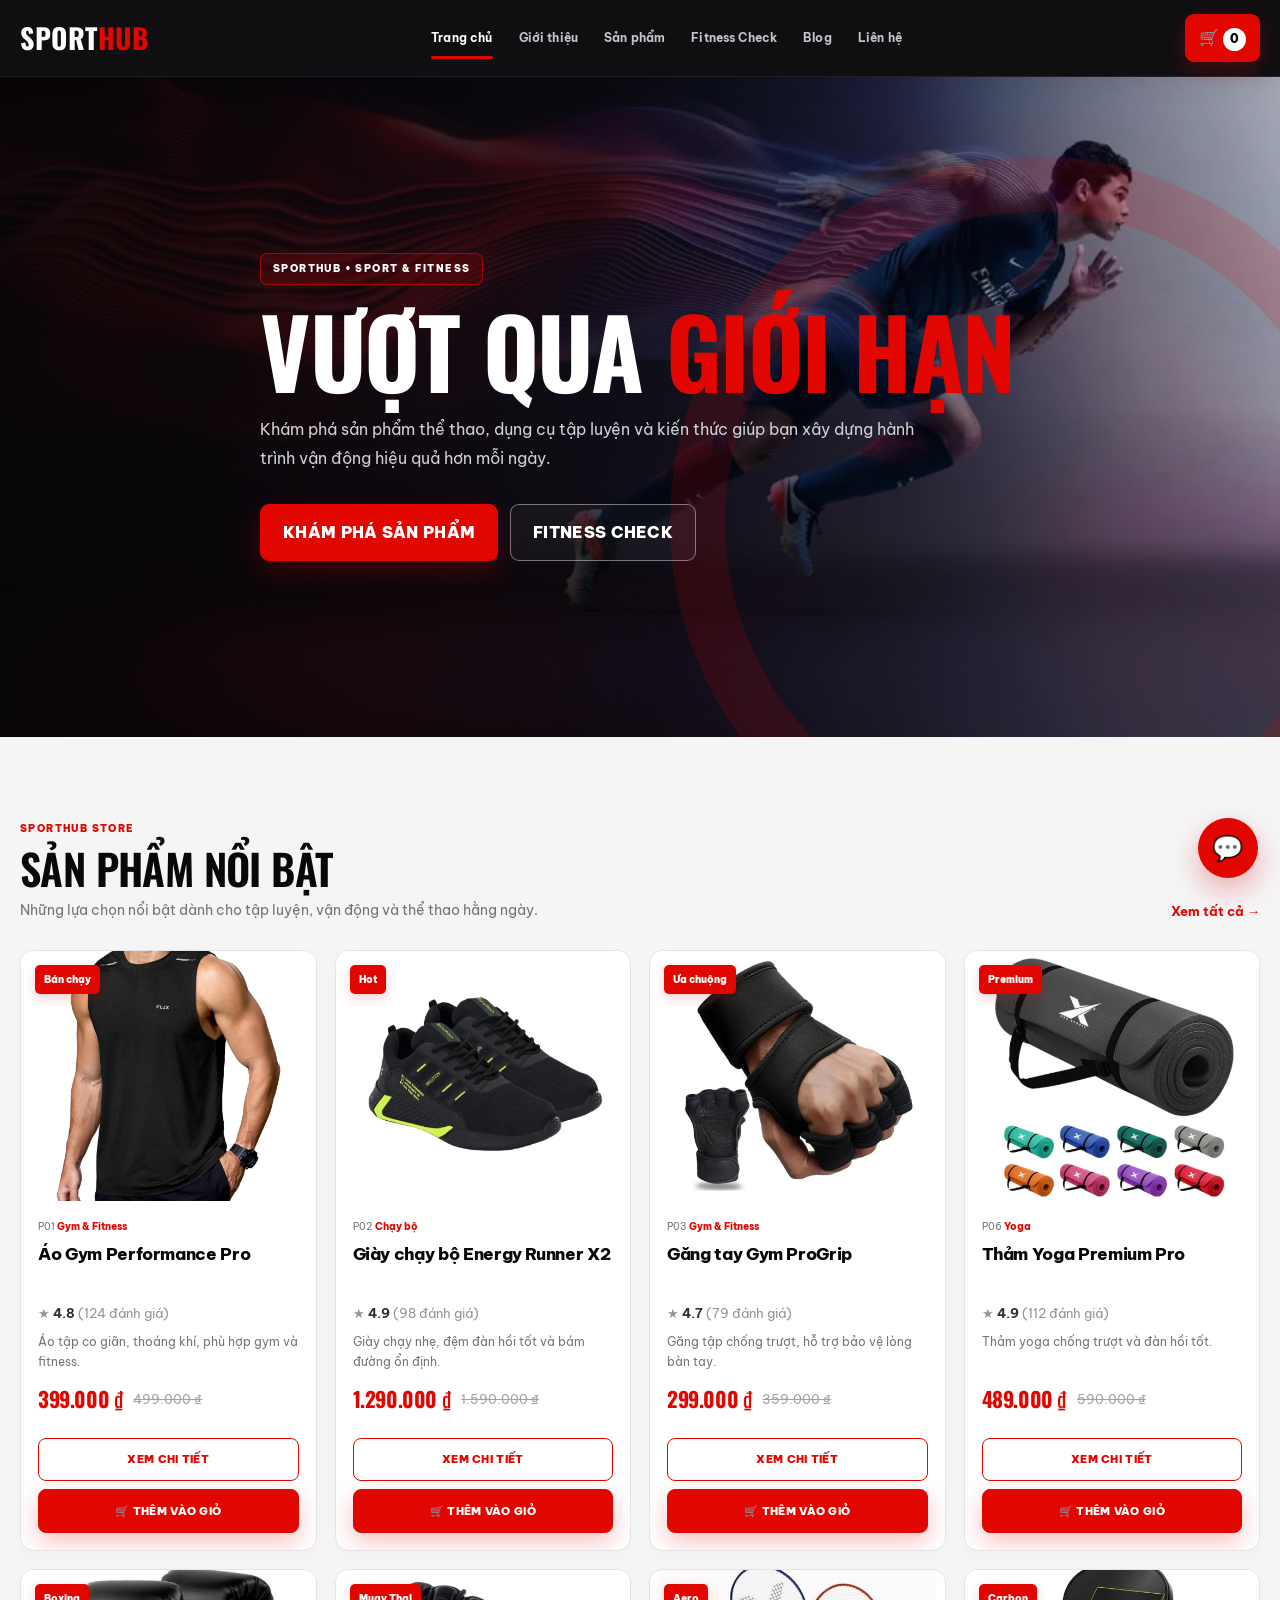
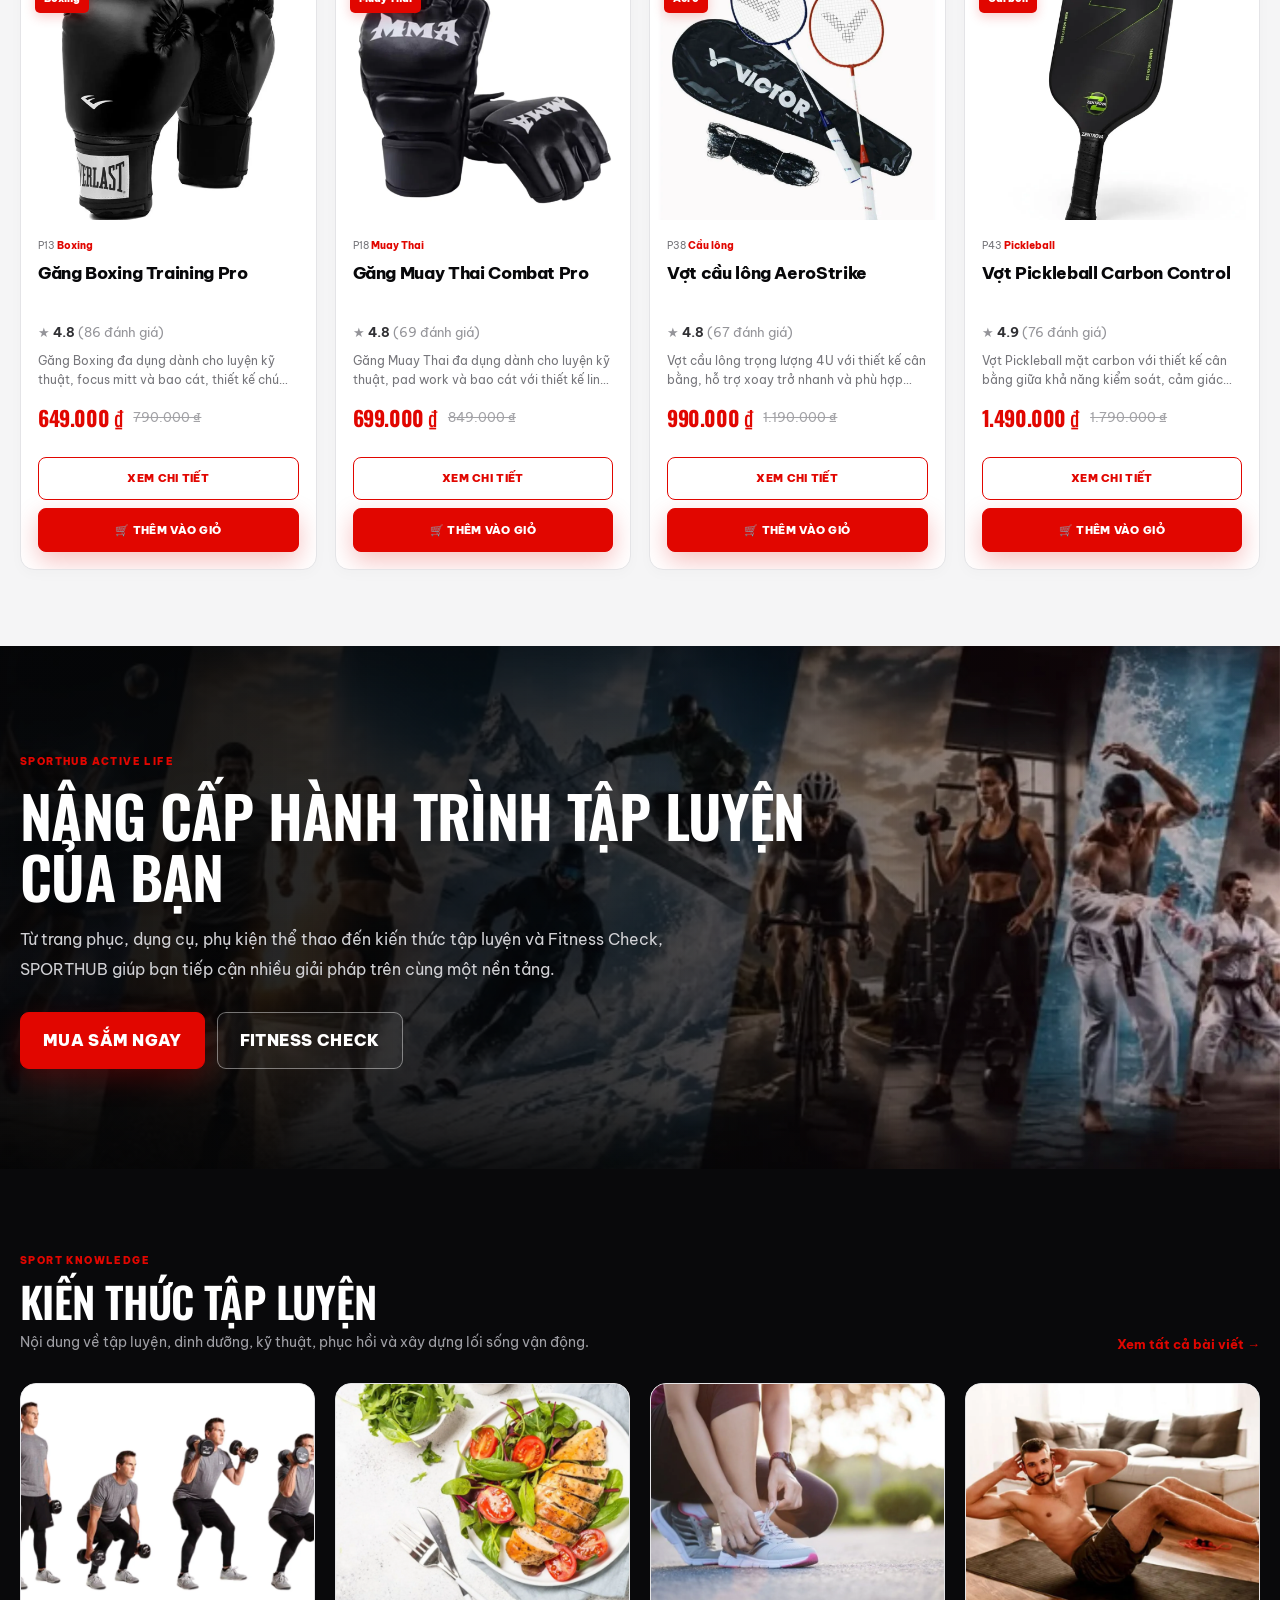
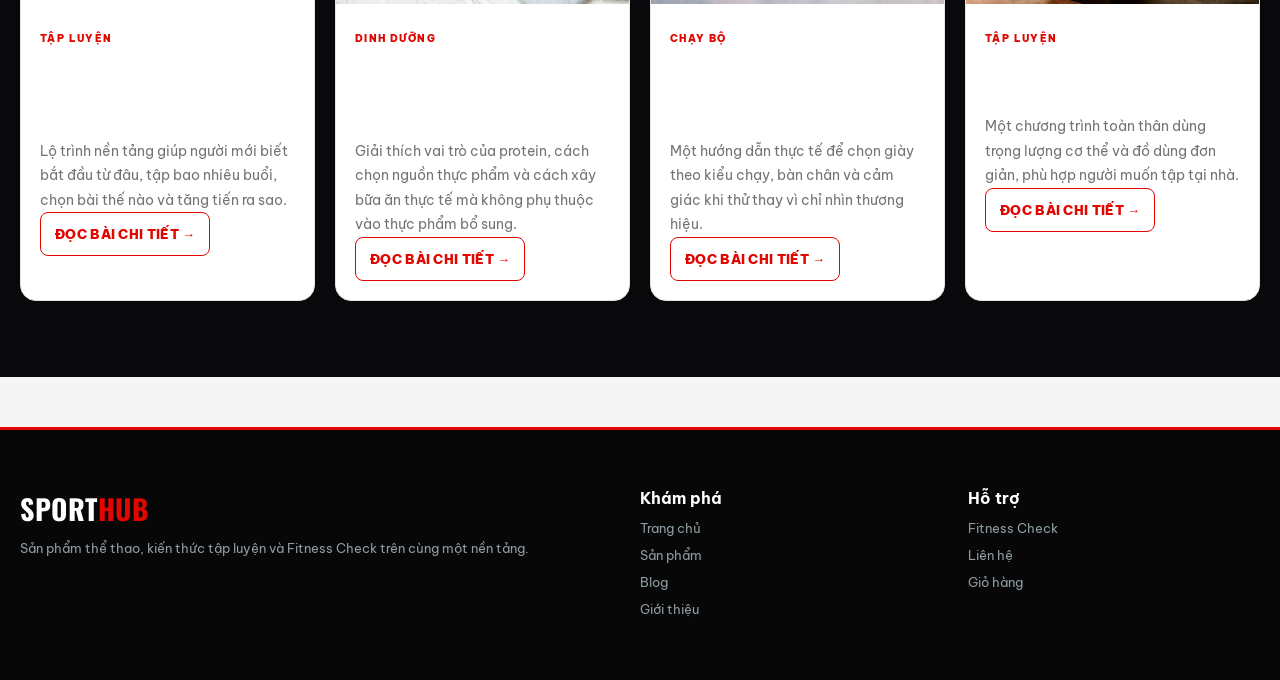
==== index.html @ 73634745 "sua loi" ====
<!doctype html>

<html lang="vi">

<head>

    <meta charset="utf-8">

    <meta
        name="viewport"
        content="width=device-width, initial-scale=1"
    >


    <!-- =====================================================
         GOOGLE SEARCH CONSOLE
    ====================================================== -->

    <meta
        name="google-site-verification"
        content="ejzQuNJxWpenuyamZGvbXbB_ZX-F6EZ36_ZMWkXm0cA"
    >


    <!-- =====================================================
         SEO
    ====================================================== -->

    <title>
        SPORTHUB | Cửa hàng thể thao & Fitness
    </title>


    <meta
        name="description"
        content="SPORTHUB cung cấp sản phẩm thể thao, dụng cụ tập luyện, kiến thức Fitness và công cụ Fitness Check dành cho nhiều môn thể thao."
    >


    <meta
        name="robots"
        content="index, follow"
    >


    <!-- =====================================================
         CSS
    ====================================================== -->

    <link
        rel="stylesheet"
        href="css/style.css?v=6.3"
    >


    <!-- =====================================================
         HOME FIX
    ====================================================== -->

    <style>

        /* =================================================
           HERO HOME
        ================================================= */

        .hero {

            min-height: 660px;

            display: flex;
            align-items: center;

            color: #fff;

            background:
                linear-gradient(
                    90deg,
                    rgba(5,5,6,.95) 0%,
                    rgba(5,5,6,.77) 45%,
                    rgba(5,5,6,.20) 100%
                ),
                url("images/banners/bn01-home-hero.webp")
                center / cover
                no-repeat !important;

        }


        .hero-content {

            position: relative;

            z-index: 2;

            max-width: 760px;

        }


        .hero-label {

            display: inline-block;

            padding: 8px 12px;

            color: #fff !important;

            background:
                rgba(225,6,0,.14) !important;

            border:
                1px solid
                rgba(225,6,0,.60) !important;

            border-radius: 7px;

            font-size: 11px;

            font-weight: 800;

            letter-spacing: 1px;

        }


        .hero h1 {

            margin: 18px 0;

            color: #fff !important;

            font-family:
                "Oswald",
                "Be Vietnam Pro",
                sans-serif;

            font-size:
                clamp(58px,8vw,96px);

            line-height: .94;

            font-weight: 700;

            text-transform: uppercase;

        }


        .hero h1 span {

            color: #e10600 !important;

        }


        .hero p {

            max-width: 660px;

            color: #d1d1d5 !important;

            font-size: 16px;

            line-height: 1.85;

        }



        /* =================================================
           PROMO
        ================================================= */

        .home-promo {

            padding: 100px 0;

            color: #fff;

            background:
                linear-gradient(
                    90deg,
                    rgba(5,5,6,.95) 0%,
                    rgba(5,5,6,.76) 50%,
                    rgba(90,0,0,.18) 100%
                ),
                url("images/banners/bn07-promotion.webp")
                center / cover
                no-repeat !important;

        }


        .home-promo h2 {

            max-width: 820px;

            margin: 12px 0 18px;

            color: #fff;

            font-family:
                "Oswald",
                "Be Vietnam Pro",
                sans-serif;

            font-size:
                clamp(38px,5vw,58px);

            line-height: 1.05;

        }


        .home-promo p {

            max-width: 680px;

            margin-bottom: 28px;

            color: #d1d1d5;

            font-size: 16px;

            line-height: 1.85;

        }



        /* =================================================
           HOME BLOG
        ================================================= */

        .home-blog-section {

            background:
                #09090b !important;

            color:
                #fff;

        }


        .home-blog-section
        .section-heading h2 {

            color:
                #fff !important;

        }


        .home-blog-section
        .section-heading p {

            color:
                #9f9fa5 !important;

        }



        /* =================================================
           MOBILE
        ================================================= */

        @media (max-width:650px) {

            .hero {

                min-height: 560px;

            }


            .hero h1 {

                font-size: 52px;

            }


            .home-promo {

                padding: 70px 0;

            }

        }

    </style>

</head>



<body>


<!-- =====================================================
     HEADER
===================================================== -->

<header class="header">

    <div class="container nav">


        <!-- LOGO -->

        <a
            class="logo"
            href="index.html"
            aria-label="SPORTHUB - Trang chủ"
        >

            SPORT<span>HUB</span>

        </a>



        <!-- NAV -->

        <nav>


            <a
                class="active"
                href="index.html"
            >
                Trang chủ
            </a>


            <a href="gioi-thieu/">
                Giới thiệu
            </a>


            <a href="shop.html">
                Sản phẩm
            </a>


            <a href="health-check.html">
                Fitness Check
            </a>


            <a href="blog.html">
                Blog
            </a>


            <a href="lien-he/">
                Liên hệ
            </a>


        </nav>



        <!-- CART -->

        <a
            class="cart-link"
            href="cart.html"
            aria-label="Mở giỏ hàng"
        >

            🛒

            <span class="cart-count">
                0
            </span>

        </a>


    </div>

</header>



<!-- =====================================================
     HERO
     bn01-home-hero.webp
===================================================== -->

<section class="hero">

    <div class="container hero-content">


        <span class="hero-label">

            SPORTHUB • SPORT & FITNESS

        </span>


        <h1>

            VƯỢT QUA

            <span>
                GIỚI HẠN
            </span>

        </h1>


        <p>

            Khám phá sản phẩm thể thao,
            dụng cụ tập luyện và kiến thức
            giúp bạn xây dựng hành trình vận động
            hiệu quả hơn mỗi ngày.

        </p>


        <div class="hero-actions">


            <a
                class="btn-primary"
                href="shop.html"
            >

                KHÁM PHÁ SẢN PHẨM

            </a>


            <a
                class="btn-secondary"
                href="health-check.html"
            >

                FITNESS CHECK

            </a>


        </div>


    </div>

</section>



<!-- =====================================================
     FEATURED PRODUCTS
===================================================== -->

<section class="section">

    <div class="container">


        <div class="section-heading">


            <div>


                <span class="eyebrow">

                    SPORTHUB STORE

                </span>


                <h2>

                    SẢN PHẨM NỔI BẬT

                </h2>


                <p>

                    Những lựa chọn nổi bật dành cho
                    tập luyện, vận động và thể thao
                    hằng ngày.

                </p>


            </div>


            <a href="shop.html">

                <b>
                    Xem tất cả →
                </b>

            </a>


        </div>



        <!--
            home.js tự render sản phẩm
        -->

        <div
            id="featuredProducts"
            class="product-grid"
        >
        </div>


    </div>

</section>



<!-- =====================================================
     PROMOTION
     bn07-promotion.webp
===================================================== -->

<section class="home-promo">

    <div class="container">


        <span class="eyebrow">

            SPORTHUB ACTIVE LIFE

        </span>


        <h2>

            NÂNG CẤP HÀNH TRÌNH
            TẬP LUYỆN CỦA BẠN

        </h2>


        <p>

            Từ trang phục, dụng cụ,
            phụ kiện thể thao đến kiến thức
            tập luyện và Fitness Check,
            SPORTHUB giúp bạn tiếp cận
            nhiều giải pháp trên cùng một nền tảng.

        </p>


        <div
            style="
                display:flex;
                gap:12px;
                flex-wrap:wrap;
            "
        >


            <a
                class="btn-primary"
                href="shop.html"
            >

                MUA SẮM NGAY

            </a>


            <a
                class="btn-secondary"
                href="health-check.html"
            >

                FITNESS CHECK

            </a>


        </div>


    </div>

</section>



<!-- =====================================================
     BLOG
===================================================== -->

<section class="section home-blog-section">

    <div class="container">


        <div class="section-heading">


            <div>


                <span class="eyebrow">

                    SPORT KNOWLEDGE

                </span>


                <h2>

                    KIẾN THỨC TẬP LUYỆN

                </h2>


                <p>

                    Nội dung về tập luyện,
                    dinh dưỡng, kỹ thuật,
                    phục hồi và xây dựng
                    lối sống vận động.

                </p>


            </div>


            <a href="blog.html">

                <b>
                    Xem tất cả bài viết →
                </b>

            </a>


        </div>



        <!--
            home.js tự render blog
        -->

        <div
            id="homeBlogs"
            class="blog-grid"
        >
        </div>


    </div>

</section>



<!-- =====================================================
     FOOTER
===================================================== -->

<footer>

    <div class="container footer-grid">


        <!-- BRAND -->

        <div>


            <div class="logo">

                SPORT<span>HUB</span>

            </div>


            <p>

                Sản phẩm thể thao,
                kiến thức tập luyện
                và Fitness Check
                trên cùng một nền tảng.

            </p>


        </div>



        <!-- EXPLORE -->

        <div>


            <b>
                Khám phá
            </b>


            <a href="index.html">
                Trang chủ
            </a>


            <a href="shop.html">
                Sản phẩm
            </a>


            <a href="blog.html">
                Blog
            </a>


            <a href="gioi-thieu/">
                Giới thiệu
            </a>


        </div>



        <!-- SUPPORT -->

        <div>


            <b>
                Hỗ trợ
            </b>


            <a href="health-check.html">
                Fitness Check
            </a>


            <a href="lien-he/">
                Liên hệ
            </a>


            <a href="cart.html">
                Giỏ hàng
            </a>


        </div>


    </div>

</footer>



<!-- =====================================================
     CHAT BUTTON
===================================================== -->

<button
    class="chat-toggle"
    type="button"
    onclick="toggleChat()"
    aria-label="Mở trợ lý SPORTHUB"
>

    💬

</button>



<!-- =====================================================
     CHATBOX
===================================================== -->

<div
    id="chatbox"
    class="chatbox"
>


    <div class="chat-head">


        <b>
            SPORTHUB Assistant
        </b>


        <button
            type="button"
            onclick="toggleChat()"
            aria-label="Đóng cửa sổ hỗ trợ"
        >

            ×

        </button>


    </div>



    <div
        id="chatMessages"
        class="chat-messages"
    >


        <div class="msg bot">

            Xin chào!
            Bạn có thể hỏi mình về sản phẩm,
            tập luyện hoặc Fitness Check.

        </div>


    </div>



    <div class="chat-input">


        <input
            id="chatInput"
            type="text"
            placeholder="Nhập câu hỏi..."
            autocomplete="off"
            onkeydown="chatKey(event)"
        >


        <button
            type="button"
            onclick="sendChat()"
            aria-label="Gửi câu hỏi"
        >

            ➤

        </button>


    </div>


</div>



<!-- =====================================================
     JAVASCRIPT
===================================================== -->

<script src="js/image-factory.js?v=6.3"></script>

<script src="js/data.js?v=6.3"></script>

<script src="js/catalog-data.js?v=6.3"></script>

<script src="js/main.js?v=6.3"></script>

<script src="js/home.js?v=6.3"></script>

<script src="js/chatbot.js?v=6.3"></script>


</body>

</html>
---- css/style.css ----
@import url('https://fonts.googleapis.com/css2?family=Be+Vietnam+Pro:wght@400;500;600;700;800;900&family=Oswald:wght@500;600;700&display=swap');
*{box-sizing:border-box;margin:0;padding:0} :root{--lime:#c8ff00;--lime2:#97c500;--ink:#061016;--ink2:#0d1b22;--paper:#f4f6f7;--white:#fff;--muted:#68767d;--line:#dfe5e8;--red:#ef4444;--amber:#f59e0b} html{scroll-behavior:smooth} body{font-family:Inter,Arial,Helvetica,sans-serif;background:var(--paper);color:#10161a;line-height:1.55} a{text-decoration:none;color:inherit} img{max-width:100%;display:block} button,input,select,textarea{font:inherit} button{cursor:pointer}.container{width:min(1380px,calc(100% - 40px));margin:auto}.header{position:sticky;top:0;z-index:1000;background:rgba(6,16,22,.96);backdrop-filter:blur(14px);border-bottom:1px solid rgba(255,255,255,.06)}.nav{min-height:74px;display:flex;align-items:center;justify-content:space-between;gap:28px}.logo{font-size:27px;font-weight:950;color:#fff;letter-spacing:-1.5px}.logo span{color:var(--lime)}nav{display:flex;gap:26px;align-items:center}nav a{color:#bdc8cd;font-size:14px}nav a:hover,nav a.active{color:var(--lime)}.cart-link{background:var(--lime);padding:10px 14px;border-radius:9px;font-weight:850}.cart-count{display:inline-grid;place-items:center;width:23px;height:23px;background:var(--ink);color:#fff;border-radius:50%;font-size:12px}.hero{min-height:680px;background:radial-gradient(circle at 78% 30%,rgba(200,255,0,.18),transparent 23%),linear-gradient(120deg,#061016 0%,#0e2027 58%,#07141a 100%);color:#fff;display:flex;align-items:center;overflow:hidden;position:relative}.hero:after{content:'';position:absolute;right:-120px;top:80px;width:620px;height:620px;border:55px solid rgba(200,255,0,.08);border-radius:50%}.hero-content{padding:90px 0;position:relative;z-index:1}.eyebrow,.hero-label{font-size:12px;font-weight:900;letter-spacing:1.6px;color:var(--lime2)}.hero-label{display:inline-block;color:var(--lime);padding:9px 14px;border:1px solid rgba(200,255,0,.32);border-radius:99px;background:rgba(200,255,0,.07)}.hero h1{font-size:clamp(58px,8vw,110px);line-height:.91;letter-spacing:-5px;max-width:850px;margin:24px 0}.hero h1 span{color:var(--lime)}.hero p{max-width:690px;color:#bdc8cd;font-size:18px;line-height:1.8}.hero-actions{display:flex;gap:12px;margin-top:30px}.btn-primary,.btn-secondary,.btn-dark{display:inline-flex;align-items:center;justify-content:center;border-radius:9px;padding:14px 22px;font-weight:900;border:0}.btn-primary{background:var(--lime);color:var(--ink)}.btn-primary:hover{background:#d6ff42}.btn-secondary{color:#fff;border:1px solid rgba(255,255,255,.28)}.btn-dark{background:var(--ink);color:#fff}.section{padding:80px 0}.section-heading{display:flex;align-items:end;justify-content:space-between;gap:20px;margin-bottom:30px}.section-heading h2{font-size:38px;line-height:1.1;margin:6px 0}.section-heading p{color:var(--muted)}.advantage-grid{display:grid;grid-template-columns:repeat(4,1fr);background:#fff;border:1px solid var(--line);border-radius:16px;margin-top:-34px;position:relative;z-index:2;overflow:hidden}.advantage{padding:24px;display:flex;gap:13px;border-right:1px solid var(--line)}.advantage:last-child{border-right:0}.advantage-icon{width:44px;height:44px;display:grid;place-items:center;background:var(--lime);border-radius:10px;font-weight:900}.advantage span{display:block;color:var(--muted);font-size:12px;margin-top:4px}.product-grid,.blog-grid{display:grid;grid-template-columns:repeat(4,1fr);gap:20px}.product-card,.blog-card{background:#fff;border:1px solid var(--line);border-radius:16px;overflow:hidden;transition:.25s}.product-card:hover,.blog-card:hover{transform:translateY(-6px);box-shadow:0 18px 45px rgba(0,0,0,.08)}.product-image{height:260px;position:relative;background:#0b1920;overflow:hidden}.product-image img,.blog-card img{width:100%;height:100%;object-fit:cover}.product-badge{position:absolute;left:14px;top:14px;background:var(--lime);padding:6px 9px;border-radius:6px;font-size:11px;font-weight:900}.product-info,.blog-content{padding:19px}.product-category,.blog-category{font-size:11px;font-weight:900;color:#668600;text-transform:uppercase}.product-info h3,.blog-content h3,.blog-content h2{font-size:18px;line-height:1.4;margin:8px 0}.product-info p,.blog-content p{color:var(--muted);font-size:13px;line-height:1.65}.rating{color:var(--amber);font-size:13px;margin:8px 0}.rating span{color:#87939a}.price{display:flex;align-items:center;gap:9px;margin:15px 0}.price strong{font-size:20px;color:var(--red)}.price del{font-size:13px;color:#9ba4a9}.product-btn,.read-more{display:block;text-align:center;background:var(--ink);color:#fff;padding:11px;border-radius:8px;font-size:13px;font-weight:800}.read-more{display:inline-block;padding:10px 14px}.product-btn:hover,.read-more:hover{background:var(--lime);color:var(--ink)}.page-hero{padding:95px 0;background:linear-gradient(135deg,#061016,#10252d);color:#fff}.page-hero h1{font-size:58px;margin:8px 0}.page-hero p{color:#afbdc3;max-width:700px}.toolbar{display:grid;grid-template-columns:2fr 1fr 1fr;gap:12px;margin-bottom:26px}.toolbar input,.toolbar select,.field input,.field select,.field textarea,.detail-info select{width:100%;padding:13px 14px;border:1px solid var(--line);border-radius:9px;background:#fff;outline:none}.detail-layout{display:grid;grid-template-columns:1.1fr .9fr;gap:50px}.detail-media img{width:100%;height:610px;object-fit:cover;border-radius:20px}.detail-info h1{font-size:44px;line-height:1.08;margin:12px 0}.detail-price{font-size:30px;font-weight:900;color:var(--red);margin:18px 0}.detail-price del{font-size:15px;color:#98a2a7;margin-left:8px}.detail-desc{white-space:pre-line;color:var(--muted);line-height:1.8}.qty{display:flex;align-items:center;gap:12px;margin:16px 0}.qty button{width:38px;height:38px;border:0;border-radius:7px;background:#e7ecee}.policy{margin-top:25px;padding:18px;background:#fff;border:1px solid var(--line);border-radius:11px}.policy div{padding:6px 0}.cart-layout,.checkout-layout{display:grid;grid-template-columns:1.35fr .65fr;gap:30px}.cart-item{display:grid;grid-template-columns:95px 1fr auto auto 36px;align-items:center;gap:16px;background:#fff;border-bottom:1px solid var(--line);padding:18px}.cart-item img{width:95px;height:75px;object-fit:cover;border-radius:9px}.cart-summary,.checkout-summary,.checkout-form{background:#fff;border:1px solid var(--line);border-radius:14px;padding:24px;height:max-content}.summary-row,.summary-total{display:flex;justify-content:space-between;padding:10px 0}.summary-total{border-top:1px solid var(--line);font-size:20px;font-weight:900;margin-top:8px}.form-grid{display:grid;grid-template-columns:1fr 1fr;gap:12px}.field{margin-bottom:14px}.field label{display:block;font-weight:800;font-size:13px;margin-bottom:6px}.payment-option{display:flex;gap:10px;padding:14px;border:1px solid var(--line);border-radius:9px;margin:10px 0}.checkout-item{display:grid;grid-template-columns:58px 1fr;gap:10px;margin-bottom:12px}.checkout-item img{width:58px;height:48px;object-fit:cover;border-radius:7px}.success-modal{position:fixed;inset:0;background:rgba(0,0,0,.65);display:none;align-items:center;justify-content:center;z-index:4000}.success-modal.active{display:flex}.success-card{width:min(520px,calc(100% - 30px));background:#fff;border-radius:20px;padding:38px;text-align:center}.success-icon{width:82px;height:82px;border-radius:50%;display:grid;place-items:center;background:var(--lime);font-size:38px;margin:0 auto 18px}.blog-card img{height:220px;background:#0b1920}.article-header{background:linear-gradient(135deg,#061016,#10252d);color:#fff;padding:90px 20px}.article-heading{max-width:950px;margin:auto}.article-heading h1{font-size:56px;line-height:1.08;margin:15px 0}.article-heading p{font-size:18px;line-height:1.75;color:#b7c3c8}.article-main{max-width:1080px;margin:auto;padding:55px 20px}.article-cover{width:100%;max-height:610px;object-fit:cover;border-radius:20px;margin-bottom:45px}.article-content{max-width:800px;margin:auto}.article-section{margin-bottom:34px}.article-section h2{font-size:28px;line-height:1.25;margin-bottom:12px}.article-section p,.article-section li{font-size:16.5px;line-height:1.9;color:#45545b}.article-section p{margin:10px 0}.article-section ul{padding-left:22px;margin-top:10px}.article-callout{background:#eef6d8;border-left:4px solid var(--lime2);padding:18px;border-radius:8px;margin-top:17px}.article-callout p{margin-bottom:0}.fitness-layout{display:grid;grid-template-columns:1.4fr .6fr;gap:28px}.fitness-card,.fitness-aside{background:#fff;border:1px solid var(--line);border-radius:16px;padding:30px}.fitness-aside{position:sticky;top:96px;height:max-content}.progress-track{height:7px;background:#e5eaec;border-radius:10px;overflow:hidden;margin:10px 0 30px}.progress-bar{height:100%;width:20%;background:var(--lime);transition:.3s}.fitness-step{display:none}.fitness-step.active{display:block}.fitness-step h2{font-size:32px;margin:8px 0}.step-copy{color:var(--muted);margin-bottom:24px}.health-q{padding:16px;background:#f6f8f9;border-radius:10px;margin:10px 0}.health-q p{font-weight:800;margin-bottom:10px}.health-q label{margin-right:20px}.goal-grid{display:grid;grid-template-columns:repeat(2,1fr);gap:12px}.goal-card{border:2px solid var(--line);border-radius:12px;padding:18px;cursor:pointer}.goal-card input{margin-right:8px}.goal-card:has(input:checked){border-color:var(--lime2);background:#f5fadd}.equipment-grid{display:grid;grid-template-columns:repeat(2,1fr);gap:9px}.equipment-grid label{background:#f5f7f8;padding:11px;border-radius:8px}.fitness-controls{display:flex;justify-content:space-between;margin-top:28px}.fitness-result{display:none;background:#061016;color:#fff;padding:80px 0}.fitness-result.active{display:block}.result-grid{display:grid;grid-template-columns:repeat(4,1fr);gap:12px}.result-stat,.workout-day,.guide-card,.safety-box,.bmi-box{background:#102028;border-radius:12px;padding:20px}.result-stat span{display:block;color:#91a0a7;font-size:12px}.result-stat strong{display:block;color:var(--lime);font-size:20px;margin-top:6px}.safety-box{margin:18px 0}.safety-box.safe{background:#183522}.safety-box.caution{background:#493a13}.safety-box.stop{background:#4a1d1d}.workout-grid{display:grid;grid-template-columns:repeat(2,1fr);gap:16px;margin-top:20px}.workout-day{background:#fff;color:#111}.workout-day h3{margin-bottom:12px}.exercise{display:flex;justify-content:space-between;gap:10px;padding:10px 0;border-bottom:1px solid var(--line)}.exercise span{color:var(--muted);font-size:13px}.guide-grid{display:grid;grid-template-columns:repeat(4,1fr);gap:12px;margin-top:20px}.guide-card p{color:#a5b1b6;font-size:13px}.chat-toggle{position:fixed;right:22px;bottom:22px;width:60px;height:60px;border:0;border-radius:50%;background:var(--lime);font-size:25px;z-index:3000}.chatbox{position:fixed;right:22px;bottom:92px;width:370px;max-width:calc(100% - 28px);height:500px;background:#fff;border-radius:16px;box-shadow:0 20px 60px rgba(0,0,0,.25);overflow:hidden;display:none;flex-direction:column;z-index:3000}.chatbox.active{display:flex}.chat-head{padding:16px;background:var(--ink);color:#fff;display:flex;justify-content:space-between}.chat-messages{flex:1;overflow:auto;padding:14px;background:#eef2f3}.msg{max-width:85%;padding:10px 12px;border-radius:11px;margin:8px 0;font-size:14px}.msg.bot{background:#fff}.msg.user{background:var(--lime);margin-left:auto}.chat-input{display:flex;gap:7px;padding:11px}.chat-input input{flex:1;padding:10px;border:1px solid var(--line);border-radius:8px}.chat-input button{width:42px;border:0;border-radius:8px;background:var(--lime)}.toast{position:fixed;left:50%;bottom:-70px;transform:translateX(-50%);background:#061016;color:#fff;padding:12px 18px;border-radius:8px;z-index:6000;transition:.25s}.toast.show{bottom:22px}.empty{text-align:center;padding:55px 20px;grid-column:1/-1}footer{background:#040b0f;color:#fff;padding:55px 0;margin-top:50px}.footer-grid{display:grid;grid-template-columns:2fr 1fr 1fr;gap:35px}.footer-grid a,.footer-grid p{color:#8f9da3;font-size:13px;margin:5px 0;display:block}
@media(max-width:1050px){.product-grid,.blog-grid{grid-template-columns:repeat(3,1fr)}.advantage-grid{grid-template-columns:repeat(2,1fr)}.fitness-layout{grid-template-columns:1fr}.fitness-aside{position:static}.guide-grid,.result-grid{grid-template-columns:repeat(2,1fr)}}
@media(max-width:800px){nav{display:none}.product-grid,.blog-grid{grid-template-columns:repeat(2,1fr)}.toolbar,.detail-layout,.cart-layout,.checkout-layout{grid-template-columns:1fr}.detail-media img{height:450px}.footer-grid{grid-template-columns:1fr 1fr}.article-heading h1{font-size:40px}.workout-grid{grid-template-columns:1fr}}
@media(max-width:560px){.container{width:min(100% - 24px,1380px)}.product-grid,.blog-grid,.advantage-grid,.form-grid,.goal-grid,.equipment-grid,.result-grid,.guide-grid,.footer-grid{grid-template-columns:1fr}.hero h1{font-size:52px;letter-spacing:-3px}.hero-actions{flex-direction:column}.page-hero h1{font-size:42px}.cart-item{grid-template-columns:80px 1fr}.cart-item> :nth-child(n+3){grid-column:2}.article-heading h1{font-size:34px}.fitness-card{padding:20px}}
/* =========================================================
   ẢNH BANNER THẬT - SPORTHUB
========================================================= */


/* Banner chính trang chủ */
.hero {
    background:
        linear-gradient(
            90deg,
            rgba(5, 14, 18, 0.97) 0%,
            rgba(5, 14, 18, 0.85) 45%,
            rgba(5, 14, 18, 0.25) 100%
        ),
        url("../images/banners/bn01-hero-home.webp") !important;

    background-size: cover !important;
    background-position: center !important;
    background-repeat: no-repeat !important;
}


/* Banner Fitness Check */
.fitness-hero {
    background:
        linear-gradient(
            90deg,
            rgba(5, 14, 18, 0.95),
            rgba(5, 14, 18, 0.60)
        ),
        url("../images/banners/bn02-fitness-check.webp") !important;

    background-size: cover !important;
    background-position: center !important;
    background-repeat: no-repeat !important;
}


/* Banner quảng cáo */
.promo {
    background:
        linear-gradient(
            90deg,
            rgba(7, 16, 21, 0.97) 0%,
            rgba(7, 16, 21, 0.80) 50%,
            rgba(7, 16, 21, 0.18) 100%
        ),
        url("../images/banners/bn03-promotion.webp") !important;

    background-size: cover !important;
    background-position: center !important;
    background-repeat: no-repeat !important;
}
/* HIEN RO ANH BANNER */

.hero {
    background:
        linear-gradient(
            90deg,
            rgba(5, 14, 18, 0.78) 0%,
            rgba(5, 14, 18, 0.50) 50%,
            rgba(5, 14, 18, 0.12) 100%
        ),
        url("../images/banners/bn01-hero-home.webp") !important;

    background-size: cover !important;
    background-position: center !important;
    background-repeat: no-repeat !important;
}


.fitness-hero {
    background:
        linear-gradient(
            90deg,
            rgba(5, 14, 18, 0.72) 0%,
            rgba(5, 14, 18, 0.35) 100%
        ),
        url("../images/banners/bn02-fitness-check.webp") !important;

    background-size: cover !important;
    background-position: center !important;
    background-repeat: no-repeat !important;
}


.promo {
    background:
        linear-gradient(
            90deg,
            rgba(7, 16, 21, 0.76) 0%,
            rgba(7, 16, 21, 0.42) 52%,
            rgba(7, 16, 21, 0.08) 100%
        ),
        url("../images/banners/bn03-promotion.webp") !important;

    background-size: cover !important;
    background-position: center !important;
    background-repeat: no-repeat !important;
}
/* FONT TIENG VIET - SPORTHUB */

body,
button,
input,
select,
textarea {
    font-family: "Be Vietnam Pro", Arial, sans-serif !important;
}

h1,
h2,
h3,
h4,
.logo,
.hero h1,
.page-hero h1,
.article-heading h1,
.section-heading h2,
.product-info h3,
.blog-content h3 {
    font-family: "Be Vietnam Pro", Arial, sans-serif !important;
}

h1,
.hero h1,
.page-hero h1,
.article-heading h1,
.logo {
    font-weight: 900;
}

h2,
h3,
.product-info h3,
.blog-content h3 {
    font-weight: 800;
}

nav a {
    font-weight: 600;
}

button,
.btn-primary,
.btn-secondary,
.btn-dark,
.product-btn,
.read-more {
    font-weight: 800;
}
/* =========================================================
   SPORTHUB - ABOUT & CONTACT PAGES
========================================================= */


/* =========================================================
   INFO HERO
========================================================= */

.info-hero,
.contact-hero {
    min-height: 580px;
    display: flex;
    align-items: center;
    color: #fff;
    background:
        radial-gradient(
            circle at 80% 30%,
            rgba(200,255,0,.15),
            transparent 25%
        ),
        linear-gradient(
            120deg,
            #061016,
            #10252d
        );
    overflow: hidden;
    position: relative;
}


.info-hero::after,
.contact-hero::after {
    content: "";
    position: absolute;
    width: 600px;
    height: 600px;
    right: -220px;
    top: -100px;
    border: 70px solid rgba(200,255,0,.07);
    border-radius: 50%;
}


.info-hero-content,
.contact-hero-content {
    max-width: 850px;
    position: relative;
    z-index: 2;
    padding: 90px 0;
}


.info-hero h1,
.contact-hero h1 {
    font-size: clamp(55px, 8vw, 96px);
    line-height: .95;
    letter-spacing: -4px;
    margin: 22px 0;
}


.info-hero h1 span,
.contact-hero h1 span {
    color: var(--lime);
}


.info-hero p,
.contact-hero p {
    color: #c3ced3;
    max-width: 720px;
    font-size: 17px;
    line-height: 1.8;
}



/* =========================================================
   ABOUT
========================================================= */

.about-split {
    display: grid;
    grid-template-columns: .9fr 1.1fr;
    gap: 70px;
    align-items: start;
}


.about-split h2 {
    font-size: 40px;
    line-height: 1.2;
    margin-top: 10px;
}


.about-copy p {
    font-size: 16px;
    color: var(--muted);
    line-height: 1.9;
    margin-bottom: 18px;
}


.info-dark {
    background: var(--ink);
    color: #fff;
}


.info-dark .section-heading p {
    color: #94a4ab;
}


.about-feature-grid {
    display: grid;
    grid-template-columns: repeat(4,1fr);
    gap: 18px;
}


.about-feature-card {
    border: 1px solid rgba(255,255,255,.1);
    background: #0d1b22;
    border-radius: 16px;
    padding: 25px;
    transition: .28s;
}


.about-feature-card:hover {
    transform: translateY(-7px);
    border-color: rgba(200,255,0,.5);
}


.about-icon {
    width: 46px;
    height: 46px;
    display: grid;
    place-items: center;
    background: var(--lime);
    color: var(--ink);
    font-weight: 900;
    border-radius: 10px;
    margin-bottom: 20px;
}


.about-feature-card h3 {
    margin-bottom: 10px;
}


.about-feature-card p {
    color: #9eacb2;
    font-size: 14px;
    line-height: 1.8;
    min-height: 100px;
}


.about-feature-card a {
    display: inline-block;
    margin-top: 16px;
    color: var(--lime);
    font-weight: 800;
    font-size: 13px;
}


.principle-grid {
    display: grid;
    grid-template-columns: repeat(4,1fr);
    gap: 18px;
}


.principle-card {
    background: #fff;
    border: 1px solid var(--line);
    border-radius: 15px;
    padding: 25px;
}


.principle-card strong {
    color: var(--lime2);
    font-size: 30px;
}


.principle-card h3 {
    margin: 10px 0;
}


.principle-card p {
    color: var(--muted);
    line-height: 1.75;
    font-size: 14px;
}


.about-audience {
    background: #edf1f2;
}


.audience-grid {
    display: grid;
    grid-template-columns: repeat(3,1fr);
    gap: 12px;
}


.audience-item {
    background: #fff;
    border: 1px solid var(--line);
    border-radius: 12px;
    padding: 20px;
    font-weight: 750;
}


.about-cta {
    background: var(--ink);
    color: #fff;
    border-radius: 22px;
    padding: 55px;
}


.about-cta h2 {
    font-size: 42px;
    margin: 10px 0;
}


.about-cta p {
    color: #aebcc2;
    max-width: 650px;
}



/* =========================================================
   CONTACT INFORMATION
========================================================= */

.contact-info-grid {
    display: grid;
    grid-template-columns: repeat(4,1fr);
    gap: 16px;
}


.contact-info-card {
    background: #fff;
    border: 1px solid var(--line);
    border-radius: 15px;
    padding: 24px;
    transition: .28s;
}


.contact-info-card:hover {
    transform: translateY(-7px);
    box-shadow: 0 20px 45px rgba(0,0,0,.09);
    border-color: var(--lime2);
}


.contact-icon {
    width: 50px;
    height: 50px;
    display: grid;
    place-items: center;
    background: #eff5dc;
    border-radius: 12px;
    font-size: 22px;
    transition: .25s;
}


.contact-info-card:hover .contact-icon {
    transform: scale(1.08);
    background: var(--lime);
}


.contact-info-card > span {
    display: block;
    color: var(--muted);
    font-size: 12px;
    margin-top: 18px;
}


.contact-info-card h3 {
    font-size: 17px;
    margin: 5px 0 15px;
    overflow-wrap: anywhere;
}


.mini-action {
    color: #5e7e00;
    font-size: 13px;
    font-weight: 850;
}



/* =========================================================
   SUPPORT CARDS
========================================================= */

.contact-support-section {
    background: #081116;
    color: #fff;
}


.contact-support-section .section-heading p {
    color: #94a4ab;
}


.support-card-grid {
    display: grid;
    grid-template-columns: repeat(3,1fr);
    gap: 18px;
}


.support-card {
    background: #102028;
    border: 1px solid rgba(255,255,255,.08);
    padding: 25px;
    border-radius: 15px;
    transition: .28s;
}


.support-card:hover {
    transform: translateY(-6px);
    border-color: rgba(200,255,0,.5);
}


.support-number {
    color: var(--lime);
    font-weight: 900;
    font-size: 12px;
    margin-bottom: 20px;
}


.support-card h3 {
    font-size: 20px;
}


.support-card p {
    color: #a5b3b9;
    font-size: 14px;
    line-height: 1.75;
    margin: 10px 0 20px;
}


.support-card button {
    border: 0;
    background: transparent;
    color: var(--lime);
    font-weight: 850;
    font-size: 12px;
}



/* =========================================================
   BULK
========================================================= */

.bulk-order {
    background: #fff;
    border: 1px solid var(--line);
    border-radius: 20px;
    padding: 45px;
    display: grid;
    grid-template-columns: 1fr 1fr;
    gap: 50px;
}


.bulk-order h2 {
    font-size: 38px;
    line-height: 1.2;
    margin: 10px 0 15px;
}


.bulk-order p {
    color: var(--muted);
    line-height: 1.8;
    margin-bottom: 25px;
}


.bulk-requirements {
    display: grid;
    grid-template-columns: 1fr 1fr;
    gap: 10px;
}


.bulk-requirements div {
    border: 1px solid var(--line);
    padding: 16px;
    border-radius: 10px;
}


.bulk-requirements strong {
    display: block;
    color: var(--lime2);
    margin-bottom: 6px;
}


.bulk-requirements span {
    font-size: 13px;
    font-weight: 750;
}



/* =========================================================
   FORM
========================================================= */

.contact-form-section {
    background: #e9edef;
}


.contact-form-layout {
    display: grid;
    grid-template-columns: .7fr 1.3fr;
    gap: 50px;
}


.contact-form-intro h2 {
    font-size: 42px;
    margin: 10px 0;
}


.contact-form-intro > p {
    color: var(--muted);
    line-height: 1.8;
}


.contact-side-note {
    margin-top: 30px;
    padding: 20px;
    border-radius: 12px;
    background: var(--ink);
    color: #fff;
}


.contact-side-note strong,
.contact-side-note a {
    display: block;
}


.contact-side-note a {
    color: var(--lime);
    margin-top: 10px;
    font-size: 13px;
}


.contact-form-card {
    background: #fff;
    border: 1px solid var(--line);
    border-radius: 18px;
    padding: 30px;
}


.float-field {
    position: relative;
    margin-bottom: 20px;
}


.float-field input,
.float-field textarea {
    width: 100%;
    border: 1px solid var(--line);
    border-radius: 10px;
    padding: 20px 14px 9px;
    background: #fff;
    outline: none;
    transition: .2s;
}


.float-field textarea {
    resize: vertical;
    min-height: 130px;
}


.float-field label {
    position: absolute;
    left: 14px;
    top: 15px;
    color: #7a878d;
    pointer-events: none;
    transition: .18s;
    background: #fff;
}


.float-field input:focus,
.float-field textarea:focus {
    border-color: var(--lime2);
    box-shadow: 0 0 0 3px rgba(151,197,0,.10);
}


.float-field input:focus + label,
.float-field input:not(:placeholder-shown) + label,
.float-field textarea:focus + label,
.float-field textarea:not(:placeholder-shown) + label {
    top: 4px;
    font-size: 10px;
    color: #668600;
}


.contact-select-field select {
    margin-top: 4px;
}


.field-error {
    display: block;
    color: #d63232;
    margin-top: 5px;
    min-height: 17px;
    font-size: 11px;
}


.input-error {
    border-color: #ef4444 !important;
}


.input-success {
    border-color: #4d9c56 !important;
}


.dynamic-fields {
    display: none;
    padding: 18px;
    margin: 12px 0 20px;
    border: 1px solid var(--line);
    background: #f7f9fa;
    border-radius: 12px;
}


.dynamic-fields.active {
    display: block;
    animation: dynamicOpen .25s ease;
}


.dynamic-fields h3 {
    font-size: 16px;
    margin-bottom: 16px;
}


@keyframes dynamicOpen {

    from {
        opacity: 0;
        transform: translateY(-6px);
    }

    to {
        opacity: 1;
        transform: translateY(0);
    }

}


.form-honey {
    position: absolute !important;
    left: -9999px !important;
}


.form-privacy {
    color: var(--muted);
    font-size: 11px;
    margin-bottom: 15px;
}


.contact-submit {
    width: 100%;
    gap: 10px;
    transition: .18s;
}


.contact-submit:hover {
    transform: translateY(-2px);
}


.contact-submit:hover span:last-child {
    transform: translateX(4px);
}


.contact-submit span:last-child {
    transition: .2s;
}


.contact-submit:active {
    transform: scale(.98);
}


.contact-submit:disabled {
    cursor: not-allowed;
    opacity: .65;
}


.contact-submit.success {
    background: #56c271;
}


.form-status {
    display: none;
    margin-top: 18px;
    border-radius: 11px;
    padding: 16px;
}


.form-status.success {
    display: block;
    background: #e8f7eb;
    color: #1c5f2a;
}


.form-status.error {
    display: block;
    background: #fff0f0;
    color: #9c2929;
}


.form-status p {
    margin-top: 6px;
    font-size: 13px;
}


.form-status a {
    text-decoration: underline;
    font-weight: 800;
}



/* =========================================================
   MAP
========================================================= */

.map-card {
    overflow: hidden;
    border-radius: 18px;
    border: 1px solid var(--line);
    background: #fff;
}


.map-card iframe {
    display: block;
}


.map-action {
    margin-top: 16px;
}



/* =========================================================
   QUICK SUPPORT
========================================================= */

.quick-support-section {
    padding-top: 20px;
}


.quick-support {
    background: var(--ink);
    color: #fff;
    border-radius: 20px;
    padding: 40px;
    display: grid;
    grid-template-columns: 1fr 1.2fr;
    gap: 30px;
    align-items: center;
}


.quick-support h2 {
    font-size: 38px;
    margin: 8px 0;
}


.quick-support p {
    color: #9babb1;
}


.quick-support-actions {
    display: grid;
    grid-template-columns: repeat(3,1fr);
    gap: 10px;
}


.quick-support-actions a {
    background: #102028;
    border: 1px solid rgba(255,255,255,.08);
    border-radius: 11px;
    padding: 16px;
    transition: .2s;
}


.quick-support-actions a:hover {
    border-color: var(--lime);
    transform: translateY(-3px);
}


.quick-support-actions span {
    display: block;
    color: #87989f;
    font-size: 11px;
}


.quick-support-actions strong {
    display: block;
    margin-top: 5px;
    color: var(--lime);
    font-size: 13px;
}



/* =========================================================
   FLOAT CONTACT
========================================================= */

.floating-contact {
    position: fixed;
    right: 22px;
    bottom: 22px;
    z-index: 3500;
}


.floating-main {
    background: var(--lime);
    color: var(--ink);
    border: 0;
    border-radius: 999px;
    padding: 15px 22px;
    font-weight: 900;
    box-shadow: 0 14px 35px rgba(0,0,0,.18);
}


.floating-menu {
    display: none;
    position: absolute;
    right: 0;
    bottom: 62px;
    width: 210px;
    padding: 8px;
    border-radius: 13px;
    background: #fff;
    box-shadow: 0 20px 55px rgba(0,0,0,.2);
}


.floating-menu.active {
    display: block;
    animation: floatingOpen .2s ease;
}


.floating-menu a {
    display: block;
    padding: 11px;
    font-size: 13px;
    border-radius: 8px;
}


.floating-menu a:hover {
    background: #eff5dc;
}


@keyframes floatingOpen {

    from {
        opacity: 0;
        transform: translateY(8px);
    }

    to {
        opacity: 1;
        transform: translateY(0);
    }

}



/* =========================================================
   ANIMATION
========================================================= */

.reveal {
    opacity: 0;
    transform: translateY(24px);
    transition:
        opacity .65s ease,
        transform .65s ease;
}


.reveal.slide-left {
    transform: translateX(-30px);
}


.reveal.slide-right {
    transform: translateX(30px);
}


.reveal.revealed {
    opacity: 1;
    transform: translate(0,0);
}


.contact-animate {
    opacity: 0;
    transform: translateY(25px);
    animation: contactFadeUp .65s forwards;
}


.contact-delay-1 {
    animation-delay: .1s;
}


.contact-delay-2 {
    animation-delay: .2s;
}


.contact-delay-3 {
    animation-delay: .32s;
}


.contact-delay-4 {
    animation-delay: .44s;
}


@keyframes contactFadeUp {

    to {
        opacity: 1;
        transform: translateY(0);
    }

}



/* =========================================================
   RESPONSIVE
========================================================= */

@media(max-width:1050px) {

    .about-feature-grid,
    .principle-grid,
    .contact-info-grid {
        grid-template-columns:
            repeat(2,1fr);
    }


    .contact-form-layout,
    .bulk-order,
    .quick-support,
    .about-split {
        grid-template-columns: 1fr;
    }

}


@media(max-width:800px) {

    .support-card-grid,
    .audience-grid {
        grid-template-columns:
            repeat(2,1fr);
    }


    .quick-support-actions {
        grid-template-columns: 1fr;
    }


    .info-hero,
    .contact-hero {
        min-height: 500px;
    }

}


@media(max-width:560px) {

    .about-feature-grid,
    .principle-grid,
    .contact-info-grid,
    .support-card-grid,
    .audience-grid,
    .bulk-requirements {
        grid-template-columns: 1fr;
    }


    .about-cta,
    .bulk-order,
    .quick-support,
    .contact-form-card {
        padding: 24px;
    }


    .info-hero h1,
    .contact-hero h1 {
        letter-spacing: -2px;
    }


    .floating-contact {
        right: 12px;
        bottom: 12px;
    }


    .floating-main {
        padding: 12px 17px;
    }

}
/* =========================================================
   SPORTHUB - SHOP CATEGORY GRID
========================================================= */


/* =========================================================
   1. KHỐI DANH MỤC
========================================================= */

.shop-categories {
    margin-bottom: 64px;
}

.shop-categories .section-heading {
    margin-bottom: 26px;
}


/* =========================================================
   2. CATEGORY GRID
========================================================= */

.category-grid {
    display: grid;
    grid-template-columns: repeat(8, minmax(0, 1fr));
    gap: 14px;
}


/* =========================================================
   3. CATEGORY CARD
========================================================= */

.category-card {
    appearance: none;
    -webkit-appearance: none;

    width: 100%;

    padding: 10px 10px 14px;

    background: #ffffff;

    border: 1px solid var(--line);

    border-radius: 16px;

    cursor: pointer;

    overflow: hidden;

    text-align: center;

    color: var(--ink);

    transition:
        transform 0.25s ease,
        box-shadow 0.25s ease,
        border-color 0.25s ease,
        background 0.25s ease;
}


/* =========================================================
   4. ẢNH CATEGORY
========================================================= */

.category-card img {
    width: 100%;

    aspect-ratio: 1 / 1;

    object-fit: cover;

    border-radius: 12px;

    background: #f2f5f6;

    transition:
        transform 0.35s ease;
}


/* =========================================================
   5. TÊN CATEGORY
========================================================= */

.category-card span {
    display: block;

    margin-top: 12px;

    min-height: 40px;

    display: flex;
    align-items: center;
    justify-content: center;

    font-size: 13px;

    line-height: 1.3;

    font-weight: 850;

    color: var(--ink);
}


/* =========================================================
   6. HOVER
========================================================= */

.category-card:hover {
    transform: translateY(-5px);

    border-color: var(--lime2);

    box-shadow:
        0 14px 34px rgba(6, 16, 22, 0.10);
}


.category-card:hover img {
    transform: scale(1.06);
}


.category-card:hover span {
    color: #668600;
}


/* =========================================================
   7. CATEGORY ĐANG ĐƯỢC CHỌN
========================================================= */

.category-card.active {
    background: #f6ffdb;

    border-color: var(--lime2);

    box-shadow:
        0 0 0 2px rgba(200, 255, 0, 0.18);
}


.category-card.active span {
    color: #587400;
}


/* =========================================================
   8. KEYBOARD / ACCESSIBILITY
========================================================= */

.category-card:focus-visible {
    outline: 3px solid rgba(151, 197, 0, 0.35);

    outline-offset: 3px;
}


/* =========================================================
   9. KHU VỰC SEARCH + FILTER
========================================================= */

.shop-filter-area {
    padding-top: 45px;

    margin-top: 10px;

    border-top: 1px solid var(--line);
}


.shop-filter-area .section-heading {
    margin-bottom: 22px;
}


/* =========================================================
   10. TOOLBAR SHOP
========================================================= */

.shop-filter-area .toolbar {
    padding: 16px;

    background: #ffffff;

    border: 1px solid var(--line);

    border-radius: 14px;

    box-shadow:
        0 8px 24px rgba(6, 16, 22, 0.04);
}


.shop-filter-area .toolbar input,
.shop-filter-area .toolbar select {
    min-height: 50px;

    border-radius: 10px;

    transition:
        border-color 0.2s ease,
        box-shadow 0.2s ease;
}


.shop-filter-area .toolbar input:focus,
.shop-filter-area .toolbar select:focus {
    border-color: var(--lime2);

    box-shadow:
        0 0 0 3px rgba(151, 197, 0, 0.12);
}


/* =========================================================
   11. PRODUCT RESULT
========================================================= */

.shop-result-head {
    display: flex;

    align-items: center;

    justify-content: space-between;

    gap: 20px;

    margin: 28px 0 20px;
}


.shop-result-head p {
    color: var(--muted);

    font-size: 14px;
}


.shop-result-head strong {
    color: var(--ink);

    font-size: 18px;
}


/* =========================================================
   12. TABLET
========================================================= */

@media (max-width: 1050px) {

    .category-grid {
        grid-template-columns:
            repeat(4, minmax(0, 1fr));
    }

}


/* =========================================================
   13. MOBILE
========================================================= */

@media (max-width: 800px) {

    .shop-categories {
        margin-bottom: 48px;
    }


    .category-grid {
        grid-template-columns:
            repeat(3, minmax(0, 1fr));

        gap: 10px;
    }


    .category-card {
        padding: 7px 7px 11px;

        border-radius: 13px;
    }


    .category-card img {
        border-radius: 9px;
    }


    .category-card span {
        margin-top: 9px;

        min-height: 36px;

        font-size: 12px;
    }


    .shop-filter-area {
        padding-top: 36px;
    }

}


/* =========================================================
   14. MOBILE NHỎ
========================================================= */

@media (max-width: 480px) {

    .category-grid {
        grid-template-columns:
            repeat(2, minmax(0, 1fr));
    }


    .category-card span {
        font-size: 12.5px;
    }

}
/* =========================================================
   SPORTHUB - PRODUCT DETAIL V2
========================================================= */


/* =========================================================
   1. BREADCRUMB
========================================================= */

.product-breadcrumb-wrap {
    background: #ffffff;
    border-bottom: 1px solid var(--line);
}

.product-breadcrumb {
    display: flex;
    align-items: center;
    flex-wrap: wrap;
    gap: 9px;

    min-height: 52px;

    font-size: 13px;
    color: var(--muted);
}

.product-breadcrumb a {
    color: #536168;
    transition: color 0.2s ease;
}

.product-breadcrumb a:hover {
    color: #668600;
}

.product-breadcrumb > span:last-child {
    color: var(--ink);
    font-weight: 750;
}


/* =========================================================
   2. PRODUCT PAGE
========================================================= */

.product-detail-page {
    background: var(--paper);
}


/* =========================================================
   3. MAIN PRODUCT LAYOUT
========================================================= */

.product-detail-page .detail-layout {
    display: grid;
    grid-template-columns: minmax(0, 1.05fr) minmax(0, 0.95fr);
    align-items: start;

    gap: 56px;
}


/* =========================================================
   4. PRODUCT IMAGE
========================================================= */

.detail-image-wrap {
    position: relative;

    width: 100%;

    aspect-ratio: 1 / 1;

    overflow: hidden;

    background: #ffffff;

    border: 1px solid var(--line);

    border-radius: 22px;

    box-shadow:
        0 18px 50px rgba(6, 16, 22, 0.07);
}

.product-detail-page .detail-media img {
    width: 100%;
    height: 100%;

    object-fit: cover;

    border-radius: 0;

    transition: transform 0.45s ease;
}

.detail-image-wrap:hover img {
    transform: scale(1.025);
}


/* =========================================================
   5. DETAIL DISCOUNT
========================================================= */

.detail-discount {
    position: absolute;

    top: 18px;
    right: 18px;

    z-index: 2;

    display: inline-flex;
    align-items: center;
    justify-content: center;

    min-width: 60px;
    min-height: 38px;

    padding: 8px 12px;

    background: var(--red);
    color: #ffffff;

    border-radius: 9px;

    font-size: 14px;
    font-weight: 950;

    box-shadow:
        0 8px 20px rgba(0, 0, 0, 0.14);
}


/* =========================================================
   6. PRODUCT INFORMATION
========================================================= */

.product-detail-page .detail-info {
    min-width: 0;

    padding: 8px 0;
}


/* =========================================================
   7. PRODUCT META
========================================================= */

.detail-meta {
    display: flex;
    align-items: center;
    flex-wrap: wrap;

    gap: 10px;

    margin-bottom: 13px;
}

.detail-meta .product-code {
    padding: 7px 10px;

    background: #e9edef;

    border-radius: 7px;

    color: #45535a;

    font-size: 11px;
}


/* =========================================================
   8. PRODUCT TITLE
========================================================= */

.product-detail-page .detail-info h1 {
    max-width: 760px;

    margin: 10px 0 12px;

    font-size: clamp(34px, 4vw, 52px);

    line-height: 1.07;

    letter-spacing: -1.6px;

    color: var(--ink);
}


/* =========================================================
   9. RATING
========================================================= */

.product-detail-page .detail-info .rating {
    display: flex;
    align-items: center;
    flex-wrap: wrap;

    gap: 6px;

    margin: 11px 0;

    font-size: 14px;
}

.product-detail-page .detail-info .rating strong {
    color: var(--ink);
}

.product-detail-page .detail-info .rating span {
    color: var(--muted);
}


/* =========================================================
   10. LEAD DESCRIPTION
========================================================= */

.detail-lead {
    max-width: 680px;

    margin: 17px 0;

    color: #526168;

    font-size: 15px;

    line-height: 1.75;
}


/* =========================================================
   11. PRICE
========================================================= */

.product-detail-page .detail-price {
    display: flex;
    align-items: baseline;
    flex-wrap: wrap;

    gap: 12px;

    margin: 22px 0 13px;

    color: var(--red);

    font-size: 34px;

    line-height: 1;

    font-weight: 950;
}

.product-detail-page .detail-price del {
    color: #98a2a7;

    font-size: 15px;

    font-weight: 600;
}


/* =========================================================
   12. STOCK
========================================================= */

.detail-stock {
    margin: 15px 0 22px;
}

.stock-in,
.stock-out {
    display: inline-flex;
    align-items: center;

    padding: 8px 11px;

    border-radius: 8px;

    font-size: 12px;

    font-weight: 850;
}

.stock-in {
    background: #eff9e6;
    color: #507400;
}

.stock-out {
    background: #fff0f0;
    color: #b42318;
}


/* =========================================================
   13. PRODUCT OPTION
========================================================= */

.detail-option {
    margin: 19px 0;
}

.detail-option > strong,
.detail-option label {
    display: block;

    margin-bottom: 8px;

    color: var(--ink);

    font-size: 13px;
}

.product-detail-page .detail-info select {
    min-height: 50px;

    padding: 12px 14px;

    border: 1px solid var(--line);

    border-radius: 10px;

    background: #ffffff;

    outline: none;

    transition:
        border-color 0.2s ease,
        box-shadow 0.2s ease;
}

.product-detail-page .detail-info select:focus {
    border-color: var(--lime2);

    box-shadow:
        0 0 0 3px rgba(151, 197, 0, 0.12);
}


/* =========================================================
   14. QUANTITY
========================================================= */

.product-detail-page .qty {
    display: inline-flex;
    align-items: center;

    gap: 4px;

    margin: 0;

    padding: 4px;

    background: #ffffff;

    border: 1px solid var(--line);

    border-radius: 10px;
}

.product-detail-page .qty button {
    width: 42px;
    height: 42px;

    display: grid;
    place-items: center;

    border: 0;

    border-radius: 7px;

    background: #eef2f3;

    color: var(--ink);

    font-size: 20px;

    transition:
        background 0.2s ease,
        color 0.2s ease;
}

.product-detail-page .qty button:hover {
    background: var(--lime);
    color: var(--ink);
}

.product-detail-page .qty strong {
    min-width: 43px;

    text-align: center;

    font-size: 15px;
}


/* =========================================================
   15. ADD TO CART
========================================================= */

.detail-add-cart {
    width: 100%;

    min-height: 54px;

    margin-top: 5px;

    font-size: 14px;

    letter-spacing: 0.3px;
}

.detail-add-cart:disabled {
    cursor: not-allowed;

    opacity: 0.5;
}


/* =========================================================
   16. POLICY
========================================================= */

.product-detail-page .policy {
    display: grid;

    gap: 0;

    margin-top: 24px;

    padding: 9px 18px;

    background: #ffffff;

    border: 1px solid var(--line);

    border-radius: 13px;
}

.product-detail-page .policy div {
    padding: 12px 0;

    border-bottom: 1px solid #edf0f1;

    color: #536168;

    font-size: 13px;
}

.product-detail-page .policy div:last-child {
    border-bottom: 0;
}


/* =========================================================
   17. PRODUCT INFORMATION SECTION
========================================================= */

.product-information-section {
    padding: 80px 0;

    background: #ffffff;

    border-top: 1px solid var(--line);

    border-bottom: 1px solid var(--line);
}


/* =========================================================
   18. DETAIL CONTENT GRID
========================================================= */

.product-detail-sections {
    display: grid;

    grid-template-columns:
        repeat(2, minmax(0, 1fr));

    gap: 18px;
}


/* =========================================================
   19. DETAIL SECTION CARD
========================================================= */

.product-detail-section {
    padding: 26px;

    background: #f7f9f9;

    border: 1px solid var(--line);

    border-radius: 16px;
}

.product-detail-section h2 {
    margin-bottom: 15px;

    color: var(--ink);

    font-size: 21px;

    line-height: 1.25;
}

.product-detail-section p {
    color: #536168;

    font-size: 15px;

    line-height: 1.85;
}


/* =========================================================
   20. DESCRIPTION FULL WIDTH
========================================================= */

.product-description-section {
    grid-column: 1 / -1;

    padding: 32px;
}

.product-description-section p {
    max-width: 1050px;

    font-size: 16px;

    line-height: 1.9;
}


/* =========================================================
   21. DETAIL LIST
========================================================= */

.product-detail-list {
    display: grid;

    gap: 11px;

    padding: 0;

    list-style: none;
}

.product-detail-list li {
    position: relative;

    padding-left: 24px;

    color: #536168;

    font-size: 14px;

    line-height: 1.7;
}

.product-detail-list li::before {
    content: "✓";

    position: absolute;

    top: 0;
    left: 0;

    color: #668600;

    font-weight: 950;
}


/* =========================================================
   22. SPECIFICATION TABLE
========================================================= */

.product-spec-table {
    overflow: hidden;

    background: #ffffff;

    border: 1px solid var(--line);

    border-radius: 11px;
}

.product-spec-row {
    display: grid;

    grid-template-columns:
        minmax(130px, 0.8fr)
        minmax(0, 1.2fr);

    gap: 15px;

    padding: 13px 15px;

    border-bottom: 1px solid var(--line);
}

.product-spec-row:last-child {
    border-bottom: 0;
}

.product-spec-row span {
    color: var(--muted);

    font-size: 13px;
}

.product-spec-row strong {
    color: var(--ink);

    font-size: 13px;

    font-weight: 800;
}


/* =========================================================
   23. RELATED PRODUCTS
========================================================= */

.related-products-section {
    background: var(--paper);
}


/* =========================================================
   24. TABLET
========================================================= */

@media (max-width: 1050px) {

    .product-detail-page .detail-layout {
        gap: 36px;
    }


    .product-detail-page .detail-info h1 {
        font-size: 40px;
    }


    .product-detail-sections {
        grid-template-columns: 1fr 1fr;
    }

}


/* =========================================================
   25. MOBILE / TABLET NHỎ
========================================================= */

@media (max-width: 800px) {

    .product-detail-page .detail-layout {
        grid-template-columns: 1fr;

        gap: 30px;
    }


    .detail-image-wrap {
        max-width: 680px;

        margin: auto;
    }


    .product-detail-page .detail-info {
        padding-top: 0;
    }


    .product-detail-page .detail-info h1 {
        font-size: 36px;

        letter-spacing: -1px;
    }


    .product-detail-sections {
        grid-template-columns: 1fr;
    }


    .product-description-section {
        grid-column: auto;
    }


    .product-information-section {
        padding: 60px 0;
    }

}


/* =========================================================
   26. MOBILE
========================================================= */

@media (max-width: 560px) {

    .product-breadcrumb {
        min-height: 46px;

        font-size: 11px;
    }


    .product-detail-page > .section {
        padding-top: 38px;
        padding-bottom: 50px;
    }


    .detail-image-wrap {
        border-radius: 15px;
    }


    .detail-discount {
        top: 12px;
        right: 12px;

        min-width: 52px;
        min-height: 32px;

        font-size: 12px;
    }


    .product-detail-page .detail-info h1 {
        font-size: 31px;
    }


    .detail-lead {
        font-size: 14px;
    }


    .product-detail-page .detail-price {
        font-size: 28px;
    }


    .product-detail-section,
    .product-description-section {
        padding: 20px;
    }


    .product-detail-section h2 {
        font-size: 19px;
    }


    .product-description-section p {
        font-size: 14px;
    }


    .product-spec-row {
        grid-template-columns: 1fr;

        gap: 5px;
    }

}
/* =========================================================
   SPORTHUB - SHOP FILTER SYSTEM V2
   Search + Advanced Filter + Responsive
========================================================= */


/* =========================================================
   1. SHOP FILTER WRAPPER
========================================================= */

.shop-filter-area {
    margin-top: 64px;
    padding: 32px;
    border: 1px solid var(--line, #dfe5e8);
    border-radius: 24px;
    background: var(--white, #ffffff);
    box-shadow:
        0 12px 35px rgba(6, 16, 22, 0.06);
}


/* =========================================================
   2. SEARCH BOX
========================================================= */

.shop-search-box {
    display: flex;
    flex-direction: column;
    gap: 9px;
    margin-bottom: 22px;
}


.shop-search-box label {
    font-size: 13px;
    font-weight: 800;
    letter-spacing: 0.04em;
    color: var(--ink, #061016);
}


.shop-search-box input {
    width: 100%;
    min-height: 54px;

    padding:
        0 18px;

    border:
        1px solid
        var(--line, #dfe5e8);

    border-radius:
        14px;

    background:
        var(--paper, #f4f6f7);

    color:
        var(--ink, #061016);

    font: inherit;

    font-size:
        15px;

    outline:
        none;

    transition:
        border-color 0.2s ease,
        box-shadow 0.2s ease,
        background 0.2s ease;
}


.shop-search-box input::placeholder {
    color:
        var(--muted, #68767d);
}


.shop-search-box input:hover {
    border-color:
        #c6d0d5;
}


.shop-search-box input:focus {
    border-color:
        var(--lime2, #97c500);

    background:
        var(--white, #ffffff);

    box-shadow:
        0 0 0 4px
        rgba(200, 255, 0, 0.14);
}


/* =========================================================
   3. FILTER GRID
========================================================= */

.shop-filter-grid {
    display: grid;

    grid-template-columns:
        repeat(3, minmax(0, 1fr));

    gap: 16px;
}


/* =========================================================
   4. FILTER FIELD
========================================================= */

.shop-filter-field {
    display: flex;
    flex-direction: column;
    gap: 8px;
}


.shop-filter-field label {
    font-size: 12px;
    line-height: 1.4;

    font-weight: 800;

    letter-spacing:
        0.04em;

    text-transform:
        uppercase;

    color:
        var(--muted, #68767d);
}


.shop-filter-field select {
    width: 100%;
    min-height: 50px;

    padding:
        0 42px 0 14px;

    border:
        1px solid
        var(--line, #dfe5e8);

    border-radius:
        12px;

    background-color:
        var(--paper, #f4f6f7);

    color:
        var(--ink, #061016);

    font:
        inherit;

    font-size:
        14px;

    font-weight:
        700;

    cursor:
        pointer;

    outline:
        none;

    transition:
        border-color 0.2s ease,
        box-shadow 0.2s ease,
        background 0.2s ease;
}


.shop-filter-field select:hover {
    border-color:
        #c6d0d5;
}


.shop-filter-field select:focus {
    border-color:
        var(--lime2, #97c500);

    background:
        var(--white, #ffffff);

    box-shadow:
        0 0 0 4px
        rgba(200, 255, 0, 0.14);
}


/* =========================================================
   5. FILTER ACTION
========================================================= */

.shop-filter-actions {
    display: flex;

    justify-content:
        flex-end;

    align-items:
        center;

    gap: 12px;

    margin-top:
        22px;

    padding-top:
        20px;

    border-top:
        1px solid
        var(--line, #dfe5e8);
}


.shop-filter-actions .btn-secondary {
    min-height:
        46px;

    padding:
        0 20px;

    border-radius:
        12px;

    cursor:
        pointer;

    font-weight:
        900;

    letter-spacing:
        0.04em;

    transition:
        transform 0.2s ease,
        border-color 0.2s ease,
        background 0.2s ease;
}


.shop-filter-actions .btn-secondary:hover {
    transform:
        translateY(-2px);

    border-color:
        var(--ink, #061016);
}


/* =========================================================
   6. PRODUCT RESULT HEAD
========================================================= */

.shop-result-head {
    display: flex;

    align-items:
        center;

    justify-content:
        space-between;

    gap:
        20px;

    margin:
        34px 0 20px;

    padding:
        16px 20px;

    border:
        1px solid
        var(--line, #dfe5e8);

    border-radius:
        14px;

    background:
        var(--paper, #f4f6f7);
}


.shop-result-head p {
    margin:
        0;

    color:
        var(--muted, #68767d);

    font-size:
        14px;
}


.shop-result-head strong {
    color:
        var(--ink, #061016);

    font-size:
        17px;
}


/* =========================================================
   7. CATEGORY ACTIVE STATE
========================================================= */

.category-card {
    position:
        relative;

    overflow:
        hidden;

    cursor:
        pointer;

    transition:
        transform 0.25s ease,
        border-color 0.25s ease,
        box-shadow 0.25s ease;
}


.category-card:hover {
    transform:
        translateY(-4px);

    box-shadow:
        0 12px 26px
        rgba(6, 16, 22, 0.08);
}


.category-card.active {
    border-color:
        var(--lime2, #97c500);

    box-shadow:
        0 0 0 3px
        rgba(200, 255, 0, 0.18),
        0 12px 30px
        rgba(6, 16, 22, 0.08);

    transform:
        translateY(-3px);
}


.category-card.active::after {
    content:
        "✓";

    position:
        absolute;

    top:
        10px;

    right:
        10px;

    display:
        grid;

    place-items:
        center;

    width:
        28px;

    height:
        28px;

    border-radius:
        50%;

    background:
        var(--lime, #c8ff00);

    color:
        var(--ink, #061016);

    font-size:
        14px;

    font-weight:
        900;

    box-shadow:
        0 4px 12px
        rgba(6, 16, 22, 0.16);
}


/* =========================================================
   8. EMPTY RESULT
========================================================= */

.shop-empty,
#shopGrid > .empty {
    grid-column:
        1 / -1;

    width:
        100%;

    padding:
        70px 28px;

    border:
        1px dashed
        #c7d0d5;

    border-radius:
        20px;

    background:
        var(--paper, #f4f6f7);

    text-align:
        center;
}


.shop-empty h3,
#shopGrid > .empty h2,
#shopGrid > .empty h3 {
    margin:
        0 0 10px;

    color:
        var(--ink, #061016);
}


.shop-empty p,
#shopGrid > .empty p {
    max-width:
        520px;

    margin:
        0 auto 20px;

    color:
        var(--muted, #68767d);

    line-height:
        1.7;
}


/* =========================================================
   9. FILTER VISUAL GROUPING
========================================================= */

.shop-filter-field:nth-child(1),
.shop-filter-field:nth-child(2),
.shop-filter-field:nth-child(3) {
    position:
        relative;
}


.shop-filter-field select:not(:disabled) {
    appearance:
        auto;
}


/* =========================================================
   10. CATEGORY SECTION SPACING
========================================================= */

.shop-categories {
    margin-bottom:
        20px;
}


.shop-categories .category-grid {
    margin-top:
        24px;
}


/* =========================================================
   11. ACCESSIBILITY
========================================================= */

.category-card:focus-visible,
.shop-filter-actions button:focus-visible {
    outline:
        3px solid
        var(--lime, #c8ff00);

    outline-offset:
        3px;
}


.shop-search-box input:focus-visible,
.shop-filter-field select:focus-visible {
    outline:
        none;
}


/* =========================================================
   12. TABLET
========================================================= */

@media (max-width: 1050px) {

    .shop-filter-grid {
        grid-template-columns:
            repeat(2, minmax(0, 1fr));
    }


    .shop-filter-area {
        padding:
            26px;
    }

}


/* =========================================================
   13. MOBILE
========================================================= */

@media (max-width: 700px) {

    .shop-filter-area {
        margin-top:
            44px;

        padding:
            20px;

        border-radius:
            18px;
    }


    .shop-filter-grid {
        grid-template-columns:
            1fr;

        gap:
            14px;
    }


    .shop-search-box input {
        min-height:
            52px;

        font-size:
            16px;
    }


    .shop-filter-field select {
        min-height:
            50px;

        font-size:
            16px;
    }


    .shop-filter-actions {
        justify-content:
            stretch;
    }


    .shop-filter-actions .btn-secondary {
        width:
            100%;
    }


    .shop-result-head {
        margin-top:
            26px;

        padding:
            14px 16px;
    }

}


/* =========================================================
   14. SMALL MOBILE
========================================================= */

@media (max-width: 480px) {

    .shop-filter-area {
        padding:
            16px;
    }


    .shop-search-box {
        margin-bottom:
            18px;
    }


    .shop-result-head {
        border-radius:
            12px;
    }


    .shop-empty,
    #shopGrid > .empty {
        padding:
            50px 18px;
    }

}
/* =========================================================
   SPORTHUB - SHOP MARKETPLACE UI V3
   Compact Category + Filter + Product Grid
   Desktop / Tablet / Mobile
========================================================= */


/* =========================================================
   1. SHOP PAGE
========================================================= */

.shop-page {
    width: 100%;
    overflow-x: hidden;
    background: #f4f6f7;
}


/* =========================================================
   2. CĂN ĐỀU CONTAINER RIÊNG CHO SHOP
========================================================= */

.shop-page > section > .container,
.shop-page .shop-intro-inner {
    width: min(1320px, calc(100% - 40px));
    margin-inline: auto;
}


/* =========================================================
   3. SHOP INTRO
   Nhỏ gọn hơn hero cũ
========================================================= */

.shop-intro {
    padding: 34px 0 30px;

    background:
        radial-gradient(
            circle at 85% 15%,
            rgba(200, 255, 0, 0.12),
            transparent 24%
        ),
        linear-gradient(
            135deg,
            #061016,
            #10252d
        );

    color: #ffffff;
}


.shop-intro-inner {
    display: flex;
    align-items: center;
    justify-content: space-between;

    min-height: 110px;
}


.shop-intro-label {
    display: inline-block;

    margin-bottom: 7px;

    color: var(--lime);

    font-size: 11px;
    line-height: 1;

    font-weight: 900;

    letter-spacing: 1.3px;
}


.shop-intro h1 {
    margin: 0;

    font-size: clamp(26px, 3vw, 40px);
    line-height: 1.08;

    font-weight: 950;

    letter-spacing: -1.2px;
}


.shop-intro p {
    max-width: 620px;

    margin-top: 9px;

    color: #b7c4ca;

    font-size: 14px;
    line-height: 1.6;
}


/* =========================================================
   4. CATEGORY SECTION
========================================================= */

.shop-category-section {
    padding: 22px 0 0;
}


/* =========================================================
   5. TITLE BAR
========================================================= */

.shop-section-title {
    display: flex;
    align-items: center;
    justify-content: space-between;

    min-height: 50px;

    padding: 0 18px;

    background: #ffffff;

    border: 1px solid var(--line);
    border-bottom: 0;

    border-radius: 12px 12px 0 0;
}


.shop-section-title h2 {
    margin: 0;

    color: #445159;

    font-size: 14px;
    line-height: 1;

    font-weight: 900;

    letter-spacing: 0.7px;
}


.shop-view-all {
    padding: 6px 0;

    border: 0;

    background: transparent;

    color: #668600;

    font-size: 12px;
    font-weight: 800;
}


.shop-view-all:hover {
    color: var(--ink);
}


/* =========================================================
   6. CATEGORY GRID
   DESKTOP = 8 CỘT × 2 HÀNG
========================================================= */

.shop-page .shop-category-grid {
    display: grid;

    grid-template-columns:
        repeat(
            8,
            minmax(0, 1fr)
        );

    gap: 0;

    width: 100%;

    background: #ffffff;

    border-top: 1px solid var(--line);
    border-left: 1px solid var(--line);

    border-radius: 0 0 12px 12px;

    overflow: hidden;
}


/* =========================================================
   7. CATEGORY CARD
========================================================= */

.shop-page .category-card {
    position: relative;

    display: flex;
    flex-direction: column;

    align-items: center;
    justify-content: center;

    gap: 7px;

    min-width: 0;
    min-height: 118px;

    padding: 10px 6px;

    border: 0;

    border-right: 1px solid var(--line);
    border-bottom: 1px solid var(--line);

    border-radius: 0;

    background: #ffffff;

    color: var(--ink);

    text-align: center;

    transition:
        background 0.18s ease,
        color 0.18s ease,
        transform 0.18s ease;
}


.shop-page .category-card:hover {
    z-index: 2;

    background: #f8fbe9;

    color: #668600;
}


.shop-page .category-card.active {
    background: #f1f9d5;

    color: #668600;

    box-shadow:
        inset 0 0 0 2px
        rgba(151, 197, 0, 0.5);
}


/* =========================================================
   8. CATEGORY IMAGE
========================================================= */

.shop-page .category-image {
    display: flex;

    align-items: center;
    justify-content: center;

    width: 62px;
    height: 62px;

    overflow: hidden;

    border-radius: 50%;

    background: #f4f6f7;
}


.shop-page .category-image img {
    width: 100%;
    height: 100%;

    object-fit: cover;

    transition:
        transform 0.2s ease;
}


.shop-page .category-card:hover
.category-image img {
    transform: scale(1.06);
}


/* =========================================================
   9. CATEGORY TEXT
========================================================= */

.shop-page .category-card > span {
    display: -webkit-box;

    overflow: hidden;

    max-width: 100%;

    color: inherit;

    font-size: 11px;
    line-height: 1.3;

    font-weight: 750;

    -webkit-line-clamp: 2;
    -webkit-box-orient: vertical;
}


/* =========================================================
   10. FILTER SECTION
========================================================= */

.shop-filter-section {
    padding: 18px 0 0;
}


/* =========================================================
   11. FILTER WRAPPER
========================================================= */

.shop-filter-section .container {
    padding: 16px;

    background: #ffffff;

    border: 1px solid var(--line);

    border-radius: 12px;
}


/* =========================================================
   12. SEARCH + SORT
========================================================= */

.shop-filter-top {
    display: grid;

    grid-template-columns:
        minmax(0, 1fr)
        230px;

    gap: 12px;

    align-items: center;
}


/* =========================================================
   13. SEARCH
========================================================= */

.shop-page .shop-search-box {
    position: relative;

    width: 100%;
}


.shop-search-icon {
    position: absolute;

    top: 50%;
    left: 14px;

    transform: translateY(-50%);

    z-index: 2;

    font-size: 15px;

    pointer-events: none;
}


.shop-page .shop-search-box input {
    width: 100%;
    height: 44px;

    padding:
        0
        15px
        0
        43px;

    border: 1px solid #dce2e5;

    border-radius: 8px;

    background: #ffffff;

    color: var(--ink);

    font-size: 13px;

    outline: none;

    transition:
        border-color 0.2s ease,
        box-shadow 0.2s ease;
}


.shop-page .shop-search-box input:focus {
    border-color: #97c500;

    box-shadow:
        0 0 0 3px
        rgba(151, 197, 0, 0.12);
}


/* =========================================================
   14. SORT
========================================================= */

.shop-filter-top > select {
    width: 100%;
    height: 44px;

    padding: 0 12px;

    border: 1px solid #dce2e5;

    border-radius: 8px;

    background: #ffffff;

    color: #334149;

    font-size: 12px;

    font-weight: 700;

    outline: none;
}


/* =========================================================
   15. ADVANCED FILTER GRID
========================================================= */

.shop-page .shop-filter-grid {
    display: grid;

    grid-template-columns:
        repeat(
            4,
            minmax(0, 1fr)
        );

    gap: 10px;

    margin-top: 12px;
}


/* =========================================================
   16. FILTER FIELD
========================================================= */

.shop-page .shop-filter-field {
    min-width: 0;
}


.shop-page .shop-filter-field label {
    display: block;

    margin-bottom: 5px;

    color: #68767d;

    font-size: 10px;
    line-height: 1;

    font-weight: 850;

    letter-spacing: 0.3px;

    text-transform: uppercase;
}


.shop-page .shop-filter-field select {
    width: 100%;
    height: 39px;

    padding: 0 10px;

    border: 1px solid #dfe5e8;

    border-radius: 7px;

    background: #f9fafb;

    color: #263238;

    font-size: 11.5px;

    outline: none;

    transition:
        border-color 0.2s ease,
        background 0.2s ease;
}


.shop-page .shop-filter-field select:focus {
    border-color: #97c500;

    background: #ffffff;
}


/* =========================================================
   17. RESET FILTER
========================================================= */

.shop-filter-reset {
    display: flex;
    align-items: flex-end;
}


.shop-filter-reset button {
    width: 100%;
    height: 39px;

    padding: 0 12px;

    border: 1px solid #182329;

    border-radius: 7px;

    background: #182329;

    color: #ffffff;

    font-size: 11px;
    font-weight: 850;

    transition:
        background 0.2s ease,
        color 0.2s ease,
        border-color 0.2s ease;
}


.shop-filter-reset button:hover {
    border-color: var(--lime);

    background: var(--lime);

    color: var(--ink);
}


/* =========================================================
   18. PRODUCT SECTION
========================================================= */

.shop-products-section {
    padding: 24px 0 60px;
}


/* =========================================================
   19. PRODUCT HEADING
========================================================= */

.shop-product-heading {
    display: flex;

    align-items: flex-end;
    justify-content: space-between;

    gap: 20px;

    margin-bottom: 15px;

    padding-bottom: 12px;

    border-bottom: 2px solid #e6eaec;
}


.shop-product-label {
    display: block;

    margin-bottom: 3px;

    color: #668600;

    font-size: 10px;

    font-weight: 900;

    letter-spacing: 0.9px;
}


.shop-product-heading h2 {
    margin: 0;

    color: var(--ink);

    font-size: 23px;
    line-height: 1.15;

    font-weight: 950;
}


.shop-result-count {
    display: flex;

    align-items: baseline;

    gap: 5px;

    white-space: nowrap;
}


.shop-result-count strong {
    color: #668600;

    font-size: 20px;

    font-weight: 950;
}


.shop-result-count span {
    color: #7b878d;

    font-size: 12px;
}


/* =========================================================
   20. PRODUCT GRID
   DESKTOP = 5 CARD / HÀNG
========================================================= */

.shop-page .shop-product-grid {
    display: grid;

    grid-template-columns:
        repeat(
            5,
            minmax(0, 1fr)
        );

    gap: 14px;

    align-items: stretch;

    width: 100%;
}


/* =========================================================
   21. PRODUCT CARD SHOP
========================================================= */

.shop-page
.shop-product-grid
.product-card {
    display: flex;

    flex-direction: column;

    min-width: 0;
    height: 100%;

    overflow: hidden;

    border: 1px solid #e2e7e9;

    border-radius: 10px;

    background: #ffffff;

    box-shadow: none;

    transition:
        transform 0.2s ease,
        border-color 0.2s ease,
        box-shadow 0.2s ease;
}


.shop-page
.shop-product-grid
.product-card:hover {
    transform: translateY(-3px);

    border-color:
        rgba(
            151,
            197,
            0,
            0.65
        );

    box-shadow:
        0 10px 26px
        rgba(
            6,
            16,
            22,
            0.08
        );
}


/* =========================================================
   22. PRODUCT IMAGE
========================================================= */

.shop-page
.shop-product-grid
.product-image {
    position: relative;

    width: 100%;
    height: auto;

    aspect-ratio: 1 / 1;

    overflow: hidden;

    background: #f4f6f7;
}


.shop-page
.shop-product-grid
.product-image img {
    width: 100%;
    height: 100%;

    object-fit: cover;
}


/* =========================================================
   23. PRODUCT BADGES
========================================================= */

.shop-page
.shop-product-grid
.product-badge {
    top: 8px;
    left: 8px;

    padding: 5px 7px;

    border-radius: 5px;

    font-size: 9px;
}


.shop-page
.shop-product-grid
.product-discount {
    top: 8px;
    right: 8px;

    min-width: 40px;
    min-height: 23px;

    padding: 4px 6px;

    border-radius: 5px;

    font-size: 9.5px;
}


/* =========================================================
   24. PRODUCT INFO
========================================================= */

.shop-page
.shop-product-grid
.product-info {
    display: flex;

    flex: 1;

    flex-direction: column;

    padding: 12px;
}


/* =========================================================
   25. PRODUCT META
========================================================= */

.shop-page
.shop-product-grid
.product-meta {
    gap: 5px;

    margin-bottom: 6px;
}


.shop-page
.shop-product-grid
.product-code {
    padding: 4px 6px;

    border-radius: 4px;

    font-size: 8.5px;
}


.shop-page
.shop-product-grid
.product-sport {
    font-size: 8.5px;
}


/* =========================================================
   26. PRODUCT NAME
========================================================= */

.shop-page
.shop-product-grid
.product-info h3 {
    display: -webkit-box;

    overflow: hidden;

    min-height: 40px;

    margin: 0 0 6px;

    color: #162126;

    font-size: 14px;
    line-height: 1.4;

    font-weight: 800;

    -webkit-line-clamp: 2;
    -webkit-box-orient: vertical;
}


/* =========================================================
   27. RATING
========================================================= */

.shop-page
.shop-product-grid
.rating {
    gap: 3px;

    margin: 2px 0 7px;

    font-size: 10px;
}


.shop-page
.shop-product-grid
.rating-star {
    font-size: 12px;
}


.shop-page
.shop-product-grid
.rating strong {
    font-size: 10px;
}


.shop-page
.shop-product-grid
.rating span:last-child {
    font-size: 9.5px;
}


/* =========================================================
   28. DESCRIPTION
   Card nhỏ nên chỉ hiện 2 dòng
========================================================= */

.shop-page
.shop-product-grid
.product-short-description {
    display: -webkit-box;

    overflow: hidden;

    min-height: 35px;

    margin-bottom: 8px;

    color: #77848a;

    font-size: 10.5px;
    line-height: 1.5;

    -webkit-line-clamp: 2;
    -webkit-box-orient: vertical;
}


/* =========================================================
   29. PRICE
========================================================= */

.shop-page
.shop-product-grid
.price {
    gap: 6px;

    margin-top: auto;
    margin-bottom: 9px;

    padding-top: 2px;
}


.shop-page
.shop-product-grid
.price strong {
    color: var(--red);

    font-size: 16px;
    line-height: 1;

    font-weight: 950;
}


.shop-page
.shop-product-grid
.price del {
    font-size: 9.5px;
}


/* =========================================================
   30. PRODUCT BUTTON
========================================================= */

.shop-page
.shop-product-grid
.product-btn {
    min-height: 36px;

    padding: 8px 10px;

    border-radius: 6px;

    font-size: 10.5px;
}


/* =========================================================
   31. EMPTY STATE
========================================================= */

.shop-page .shop-empty {
    grid-column: 1 / -1;

    padding: 60px 20px;

    border: 1px dashed #ccd4d8;

    border-radius: 10px;

    background: #ffffff;
}


.shop-page .shop-empty h3 {
    margin-bottom: 8px;

    font-size: 20px;
}


.shop-page .shop-empty p {
    margin-bottom: 16px;

    color: var(--muted);

    font-size: 13px;
}


/* =========================================================
   32. DESKTOP NHỎ
   1100 - 1250px
========================================================= */

@media (max-width: 1250px) {

    .shop-page
    .shop-category-grid {
        grid-template-columns:
            repeat(
                8,
                minmax(0, 1fr)
            );
    }


    .shop-page
    .shop-product-grid {
        grid-template-columns:
            repeat(
                4,
                minmax(0, 1fr)
            );
    }


    .shop-page
    .shop-filter-grid {
        grid-template-columns:
            repeat(
                4,
                minmax(0, 1fr)
            );
    }

}


/* =========================================================
   33. TABLET
========================================================= */

@media (max-width: 900px) {

    .shop-page > section > .container,
    .shop-page .shop-intro-inner {
        width:
            calc(
                100% - 28px
            );
    }


    .shop-intro {
        padding: 28px 0;
    }


    .shop-page
    .shop-category-grid {
        grid-template-columns:
            repeat(
                4,
                minmax(0, 1fr)
            );
    }


    .shop-page
    .category-card {
        min-height: 108px;
    }


    .shop-page
    .category-image {
        width: 56px;
        height: 56px;
    }


    .shop-filter-top {
        grid-template-columns:
            minmax(0, 1fr)
            190px;
    }


    .shop-page
    .shop-filter-grid {
        grid-template-columns:
            repeat(
                2,
                minmax(0, 1fr)
            );
    }


    .shop-page
    .shop-product-grid {
        grid-template-columns:
            repeat(
                3,
                minmax(0, 1fr)
            );

        gap: 12px;
    }

}


/* =========================================================
   34. MOBILE
========================================================= */

@media (max-width: 650px) {

    .shop-page > section > .container,
    .shop-page .shop-intro-inner {
        width:
            calc(
                100% - 24px
            );

        margin-inline: auto;
    }


    /* ---------------------------------------------
       INTRO
    --------------------------------------------- */

    .shop-intro {
        padding: 22px 0;
    }


    .shop-intro-inner {
        min-height: 86px;
    }


    .shop-intro h1 {
        font-size: 25px;
    }


    .shop-intro p {
        margin-top: 6px;

        font-size: 12px;
    }


    /* ---------------------------------------------
       CATEGORY
    --------------------------------------------- */

    .shop-category-section {
        padding-top: 14px;
    }


    .shop-section-title {
        min-height: 44px;

        padding-inline: 12px;
    }


    .shop-section-title h2 {
        font-size: 12px;
    }


    .shop-view-all {
        font-size: 10.5px;
    }


    .shop-page
    .shop-category-grid {
        grid-template-columns:
            repeat(
                4,
                minmax(0, 1fr)
            );
    }


    .shop-page
    .category-card {
        min-height: 94px;

        gap: 5px;

        padding: 8px 3px;
    }


    .shop-page
    .category-image {
        width: 48px;
        height: 48px;
    }


    .shop-page
    .category-card > span {
        font-size: 9.5px;
        line-height: 1.25;
    }


    /* ---------------------------------------------
       FILTER
    --------------------------------------------- */

    .shop-filter-section {
        padding-top: 12px;
    }


    .shop-filter-section
    .container {
        padding: 12px;
    }


    .shop-filter-top {
        grid-template-columns: 1fr;

        gap: 8px;
    }


    .shop-page
    .shop-search-box input,
    .shop-filter-top > select {
        height: 41px;
    }


    .shop-page
    .shop-filter-grid {
        grid-template-columns:
            repeat(
                2,
                minmax(0, 1fr)
            );

        gap: 8px;

        margin-top: 9px;
    }


    .shop-page
    .shop-filter-field label {
        font-size: 9px;
    }


    .shop-page
    .shop-filter-field select,
    .shop-filter-reset button {
        height: 37px;

        padding-inline: 8px;

        font-size: 10px;
    }


    /* ---------------------------------------------
       PRODUCT HEADING
    --------------------------------------------- */

    .shop-products-section {
        padding-top: 18px;
    }


    .shop-product-heading {
        align-items: center;

        margin-bottom: 12px;
    }


    .shop-product-label {
        font-size: 8.5px;
    }


    .shop-product-heading h2 {
        font-size: 18px;
    }


    .shop-result-count strong {
        font-size: 16px;
    }


    .shop-result-count span {
        font-size: 10px;
    }


    /* ---------------------------------------------
       PRODUCTS
       MOBILE = 2 CARD / HÀNG
    --------------------------------------------- */

    .shop-page
    .shop-product-grid {
        grid-template-columns:
            repeat(
                2,
                minmax(0, 1fr)
            );

        gap: 9px;
    }


    .shop-page
    .shop-product-grid
    .product-info {
        padding: 9px;
    }


    .shop-page
    .shop-product-grid
    .product-info h3 {
        min-height: 36px;

        font-size: 12px;
    }


    .shop-page
    .shop-product-grid
    .product-short-description {
        display: none;
    }


    .shop-page
    .shop-product-grid
    .rating span:last-child {
        display: none;
    }


    .shop-page
    .shop-product-grid
    .price strong {
        font-size: 14px;
    }


    .shop-page
    .shop-product-grid
    .price del {
        display: none;
    }


    .shop-page
    .shop-product-grid
    .product-btn {
        min-height: 34px;

        padding: 7px 5px;

        font-size: 9.5px;
    }

}


/* =========================================================
   35. MOBILE RẤT NHỎ
========================================================= */

@media (max-width: 390px) {

    .shop-page > section > .container,
    .shop-page .shop-intro-inner {
        width:
            calc(
                100% - 20px
            );
    }


    .shop-page
    .category-card {
        min-height: 88px;
    }


    .shop-page
    .category-image {
        width: 44px;
        height: 44px;
    }


    .shop-page
    .category-card > span {
        font-size: 9px;
    }


    .shop-page
    .shop-filter-grid {
        grid-template-columns: 1fr;
    }


    .shop-filter-reset {
        grid-column: 1 / -1;
    }


    .shop-page
    .shop-product-grid {
        gap: 7px;
    }

}
/* =========================================================
   SPORTHUB UI SYSTEM V4
   RED / WHITE / BLACK
   SPORT E-COMMERCE UX/UI
========================================================= */


/* =========================================================
   01. DESIGN TOKENS
========================================================= */

:root {

    --red: #e10600;
    --red-dark: #b80500;
    --red-soft: #fff0ef;

    --black: #09090b;
    --black-2: #111114;
    --black-3: #1b1b1f;

    --white: #ffffff;

    --paper: #f6f6f7;
    --paper-2: #eeeeef;

    --text: #151518;
    --muted: #737378;

    --line: #e3e3e5;

    --shadow-sm:
        0 6px 20px rgba(0,0,0,.06);

    --shadow-md:
        0 18px 45px rgba(0,0,0,.10);

    --shadow-red:
        0 12px 30px rgba(225,6,0,.24);

    /* Override màu cũ */
    --lime: var(--red);
    --lime2: var(--red-dark);
    --ink: var(--black);
    --ink2: var(--black-2);
}


/* =========================================================
   02. GLOBAL
========================================================= */

html {
    scroll-behavior: smooth;
}


body {

    font-family:
        "Be Vietnam Pro",
        Arial,
        sans-serif !important;

    background:
        var(--paper);

    color:
        var(--text);

    line-height:
        1.65;

    letter-spacing:
        -0.1px;

}


/* Nội dung phụ dễ đọc */

p,
li,
input,
select,
textarea {

    font-family:
        "Be Vietnam Pro",
        Arial,
        sans-serif !important;

}


/* =========================================================
   03. HEADLINE FONT
========================================================= */

h1,
h2,
.hero h1,
.page-hero h1,
.info-hero h1,
.contact-hero h1,
.article-heading h1,
.section-heading h2,
.shop-intro h1,
.shop-product-heading h2 {

    font-family:
        "Oswald",
        "Be Vietnam Pro",
        sans-serif !important;

    font-weight:
        700;

    text-transform:
        uppercase;

    letter-spacing:
        -0.7px;

}


h3,
h4,
.product-info h3,
.blog-content h3 {

    font-family:
        "Be Vietnam Pro",
        Arial,
        sans-serif !important;

    font-weight:
        800;

}


/* =========================================================
   04. BODY BACKGROUND
========================================================= */

body,
.shop-page {

    background:
        #f5f5f6 !important;

}


/* =========================================================
   05. HEADER
========================================================= */

.header {

    background:
        rgba(9,9,11,.96) !important;

    border-bottom:
        1px solid rgba(255,255,255,.08);

    box-shadow:
        0 5px 25px rgba(0,0,0,.10);

}


.nav {

    min-height:
        76px;

}


/* LOGO */

.logo {

    font-family:
        "Oswald",
        sans-serif !important;

    font-size:
        28px;

    font-weight:
        700;

    letter-spacing:
        .2px;

    color:
        #fff;

}


.logo span {

    color:
        var(--red) !important;

}


/* NAV */

nav a {

    color:
        #c7c7cb;

    font-size:
        13px;

    font-weight:
        700;

    transition:
        color .2s ease;

}


nav a:hover,
nav a.active {

    color:
        #ffffff !important;

}


nav a.active {

    position:
        relative;

}


nav a.active::after {

    content:
        "";

    position:
        absolute;

    left:
        0;

    right:
        0;

    bottom:
        -10px;

    height:
        3px;

    border-radius:
        20px;

    background:
        var(--red);

}


/* =========================================================
   06. CART HEADER
========================================================= */

.cart-link {

    background:
        var(--red) !important;

    color:
        #fff !important;

    border-radius:
        9px;

    box-shadow:
        0 8px 20px rgba(225,6,0,.22);

    transition:
        transform .2s ease,
        background .2s ease;

}


.cart-link:hover {

    background:
        var(--red-dark) !important;

    transform:
        translateY(-2px);

}


.cart-count {

    background:
        #fff !important;

    color:
        var(--black) !important;

}


/* =========================================================
   07. HOME HERO
========================================================= */

.hero {

    min-height:
        650px;

    background:
        linear-gradient(
            90deg,
            rgba(5,5,6,.94) 0%,
            rgba(5,5,6,.78) 44%,
            rgba(5,5,6,.30) 100%
        ),
        url("../images/banners/bn01-hero-home.webp") !important;

    background-size:
        cover !important;

    background-position:
        center !important;

}


.hero::after {

    border-color:
        rgba(225,6,0,.14) !important;

}


.hero-label {

    background:
        rgba(225,6,0,.12) !important;

    color:
        #fff !important;

    border:
        1px solid rgba(225,6,0,.55) !important;

    font-size:
        11px;

    font-weight:
        800;

}


.hero h1 {

    color:
        #fff;

    line-height:
        .90;

    letter-spacing:
        -2px;

}


.hero h1 span {

    color:
        var(--red) !important;

}


.hero p {

    color:
        #d0d0d3;

    max-width:
        650px;

    font-size:
        17px;

}


/* =========================================================
   08. EYEBROW / SMALL LABEL
========================================================= */

.eyebrow,
.shop-product-label,
.shop-intro-label {

    color:
        var(--red) !important;

    font-weight:
        900;

    letter-spacing:
        1.4px;

}


/* =========================================================
   09. PRIMARY BUTTON
========================================================= */

.btn-primary {

    background:
        var(--red) !important;

    color:
        #fff !important;

    border:
        1px solid var(--red);

    box-shadow:
        var(--shadow-red);

    transition:
        transform .2s ease,
        box-shadow .2s ease,
        background .2s ease;

}


.btn-primary:hover {

    background:
        var(--red-dark) !important;

    transform:
        translateY(-2px);

    box-shadow:
        0 15px 34px rgba(225,6,0,.30);

}


/* =========================================================
   10. SECONDARY BUTTON
========================================================= */

.btn-secondary {

    background:
        rgba(255,255,255,.06);

    color:
        #fff;

    border:
        1px solid rgba(255,255,255,.38);

    transition:
        .2s ease;

}


.btn-secondary:hover {

    background:
        #fff;

    color:
        var(--black);

}


/* =========================================================
   11. SECTION
========================================================= */

.section {

    padding:
        76px 0;

}


.section-heading {

    margin-bottom:
        28px;

}


.section-heading h2 {

    color:
        var(--black);

    font-size:
        clamp(30px,3.3vw,43px);

}


.section-heading p {

    color:
        var(--muted);

    max-width:
        630px;

}


/* Xem tất cả */

.section-heading > a {

    color:
        var(--red);

    font-size:
        13px;

    transition:
        .2s;

}


.section-heading > a:hover {

    color:
        var(--black);

}


/* =========================================================
   12. PRODUCT GRID
========================================================= */

.product-grid {

    gap:
        18px;

}


/* =========================================================
   13. PRODUCT CARD
========================================================= */

.product-card {

    background:
        #fff !important;

    border:
        1px solid #e5e5e7 !important;

    border-radius:
        14px !important;

    overflow:
        hidden;

    box-shadow:
        0 4px 14px rgba(0,0,0,.025);

    transition:
        transform .24s ease,
        box-shadow .24s ease,
        border-color .24s ease;

}


.product-card:hover {

    transform:
        translateY(-6px);

    border-color:
        rgba(225,6,0,.28) !important;

    box-shadow:
        0 20px 45px rgba(0,0,0,.11);

}


/* =========================================================
   14. PRODUCT IMAGE
========================================================= */

.product-image {

    background:
        #f1f1f2 !important;

    overflow:
        hidden;

}


.product-image img {

    transition:
        transform .35s ease;

}


.product-card:hover
.product-image img {

    transform:
        scale(1.035);

}


/* =========================================================
   15. PRODUCT BADGE
========================================================= */

.product-badge {

    background:
        var(--red) !important;

    color:
        #fff !important;

    border-radius:
        5px;

    font-size:
        10px;

    font-weight:
        900;

    box-shadow:
        0 4px 12px rgba(225,6,0,.20);

}


.product-discount {

    background:
        var(--black) !important;

    color:
        #fff !important;

}


/* =========================================================
   16. PRODUCT INFORMATION
========================================================= */

.product-info {

    padding:
        17px !important;

}


.product-meta {

    color:
        #88888d;

    font-size:
        10px;

}


.product-code {

    color:
        #747479;

}


.product-sport {

    color:
        var(--red) !important;

    font-weight:
        800;

}


.product-info h3 {

    font-size:
        16px;

    line-height:
        1.4;

    color:
        var(--black);

}


.product-info h3 a:hover {

    color:
        var(--red);

}


/* =========================================================
   17. PRODUCT DESCRIPTION
========================================================= */

.product-short-description {

    color:
        #76767b !important;

    font-size:
        12px !important;

    line-height:
        1.6 !important;

}


/* =========================================================
   18. RATING
========================================================= */

.rating {

    color:
        #f5a000;

}


.rating strong {

    color:
        #303034;

}


.rating span {

    color:
        #949499;

}


/* =========================================================
   19. PRODUCT PRICE
========================================================= */

.price {

    margin:
        12px 0 14px;

}


.price strong {

    color:
        var(--red) !important;

    font-size:
        21px;

    font-weight:
        900;

}


.price del {

    color:
        #a2a2a6;

}


/* =========================================================
   20. XEM CHI TIẾT
========================================================= */

.product-btn {

    display:
        flex !important;

    align-items:
        center;

    justify-content:
        center;

    min-height:
        42px;

    background:
        var(--red) !important;

    color:
        #fff !important;

    border:
        1px solid var(--red);

    border-radius:
        8px;

    font-size:
        12px;

    font-weight:
        900;

    text-transform:
        uppercase;

    letter-spacing:
        .4px;

    transition:
        transform .2s ease,
        background .2s ease,
        box-shadow .2s ease;

}


.product-btn:hover {

    background:
        var(--black) !important;

    border-color:
        var(--black);

    transform:
        translateY(-2px);

    box-shadow:
        0 9px 20px rgba(0,0,0,.16);

}


/* =========================================================
   21. SHOP HERO
========================================================= */

.shop-intro {

    background:
        linear-gradient(
            110deg,
            #08080a 0%,
            #161619 75%,
            #250604 100%
        ) !important;

}


.shop-intro h1 {

    color:
        #fff;

}


/* =========================================================
   22. SHOP CATEGORY
========================================================= */

.shop-section-title {

    border-color:
        #e6e6e8 !important;

}


.shop-section-title h2 {

    color:
        #29292d !important;

}


.shop-view-all {

    color:
        var(--red) !important;

}


.shop-page .category-card {

    background:
        #fff !important;

    color:
        #252529 !important;

}


.shop-page .category-card:hover {

    background:
        #fff5f4 !important;

    color:
        var(--red) !important;

}


.shop-page .category-card.active {

    background:
        var(--red-soft) !important;

    color:
        var(--red) !important;

    box-shadow:
        inset 0 0 0 2px
        rgba(225,6,0,.45) !important;

}


/* =========================================================
   23. SEARCH
========================================================= */

.shop-filter-section .container {

    border:
        1px solid #e2e2e4 !important;

    box-shadow:
        0 8px 26px rgba(0,0,0,.04);

}


.shop-page .shop-search-box input {

    border:
        1px solid #dadadd !important;

    background:
        #fff;

}


.shop-page .shop-search-box input:focus {

    border-color:
        var(--red) !important;

    box-shadow:
        0 0 0 4px rgba(225,6,0,.10) !important;

}


/* =========================================================
   24. PRODUCT DETAIL PAGE
========================================================= */

.detail-media img {

    background:
        #f2f2f3;

    border-radius:
        16px;

}


.detail-info h1 {

    font-family:
        "Oswald",
        "Be Vietnam Pro",
        sans-serif !important;

    color:
        var(--black);

}


.detail-price {

    color:
        var(--red) !important;

}


.detail-option strong {

    color:
        #26262a;

}


/* =========================================================
   25. ADD TO CART
========================================================= */

.detail-add-cart {

    width:
        100%;

    min-height:
        55px;

    margin-top:
        8px;

    background:
        var(--red) !important;

    color:
        #fff !important;

    border:
        1px solid var(--red) !important;

    border-radius:
        9px;

    font-size:
        14px;

    font-weight:
        900;

    letter-spacing:
        .5px;

    box-shadow:
        0 10px 28px rgba(225,6,0,.28);

    animation:
        sporthubCartPulse 2.4s ease-in-out infinite;

}


.detail-add-cart:hover {

    background:
        var(--black) !important;

    border-color:
        var(--black) !important;

    animation:
        none;

    transform:
        translateY(-2px);

}


/* Pulse nhẹ thay vì chớp gắt */

@keyframes sporthubCartPulse {

    0%,
    100% {

        box-shadow:
            0 8px 22px rgba(225,6,0,.20);

    }

    50% {

        box-shadow:
            0 8px 22px rgba(225,6,0,.25),
            0 0 0 7px rgba(225,6,0,.09);

    }

}


/* Accessibility */

@media (prefers-reduced-motion: reduce) {

    .detail-add-cart {

        animation:
            none;

    }

}


/* =========================================================
   26. QUANTITY
========================================================= */

.qty button {

    background:
        #ededee !important;

    color:
        var(--black);

    font-weight:
        900;

}


.qty button:hover {

    background:
        var(--red) !important;

    color:
        #fff;

}


/* =========================================================
   27. POLICY
========================================================= */

.policy {

    background:
        #fafafa !important;

    border:
        1px solid #e1e1e3 !important;

    color:
        #4e4e52;

}


/* =========================================================
   28. BLOG CARD
========================================================= */

.blog-card {

    background:
        #fff;

    border:
        1px solid #e4e4e6;

}


.blog-category {

    color:
        var(--red) !important;

}


.blog-content h3:hover,
.blog-content h2:hover {

    color:
        var(--red);

}


.read-more {

    background:
        transparent !important;

    color:
        var(--red) !important;

    border:
        1px solid var(--red);

}


.read-more:hover {

    background:
        var(--red) !important;

    color:
        #fff !important;

}


/* =========================================================
   29. PROMO
========================================================= */

.promo {

    background:
        linear-gradient(
            90deg,
            rgba(8,8,10,.95) 0%,
            rgba(8,8,10,.76) 48%,
            rgba(110,0,0,.27) 100%
        ),
        url("../images/banners/bn03-promotion.webp") !important;

    background-size:
        cover !important;

    background-position:
        center !important;

}


/* =========================================================
   30. FITNESS
========================================================= */

.progress-bar {

    background:
        var(--red) !important;

}


.goal-card:has(input:checked) {

    border-color:
        var(--red) !important;

    background:
        var(--red-soft) !important;

}


.result-stat strong {

    color:
        #ff4c46 !important;

}


/* =========================================================
   31. ABOUT
========================================================= */

.info-dark {

    background:
        var(--black) !important;

}


.about-icon {

    background:
        var(--red) !important;

    color:
        #fff !important;

}


.about-feature-card:hover {

    border-color:
        rgba(225,6,0,.65) !important;

}


.about-feature-card a {

    color:
        #ff4b45 !important;

}


.principle-card strong {

    color:
        var(--red) !important;

}


/* =========================================================
   32. CONTACT
========================================================= */

.contact-info-card:hover {

    border-color:
        var(--red) !important;

}


.contact-icon {

    background:
        #fff0ef !important;

}


.contact-info-card:hover
.contact-icon {

    background:
        var(--red) !important;

    color:
        #fff;

}


.mini-action {

    color:
        var(--red) !important;

}


/* =========================================================
   33. CHAT
========================================================= */

.chat-toggle {

    background:
        var(--red) !important;

    color:
        #fff;

    box-shadow:
        0 12px 30px rgba(225,6,0,.30);

}


.chat-head {

    background:
        var(--black) !important;

    border-bottom:
        3px solid var(--red);

}


.msg.user {

    background:
        var(--red) !important;

    color:
        #fff;

}


.chat-input button {

    background:
        var(--red) !important;

    color:
        #fff;

}


/* =========================================================
   34. FOOTER
========================================================= */

footer {

    background:
        #070708 !important;

    border-top:
        3px solid var(--red);

}


.footer-grid a {

    transition:
        color .2s ease;

}


.footer-grid a:hover {

    color:
        #fff !important;

}


/* =========================================================
   35. FORM FOCUS
========================================================= */

input:focus,
select:focus,
textarea:focus {

    border-color:
        var(--red) !important;

    outline:
        none;

    box-shadow:
        0 0 0 3px rgba(225,6,0,.08);

}


/* =========================================================
   36. TEXT SELECTION
========================================================= */

::selection {

    background:
        var(--red);

    color:
        #fff;

}


/* =========================================================
   37. SCROLLBAR
========================================================= */

::-webkit-scrollbar {

    width:
        10px;

}


::-webkit-scrollbar-track {

    background:
        #ececee;

}


::-webkit-scrollbar-thumb {

    background:
        #aaa;

    border-radius:
        20px;

}


::-webkit-scrollbar-thumb:hover {

    background:
        var(--red);

}


/* =========================================================
   38. MOBILE
========================================================= */

@media (max-width: 650px) {

    .section {

        padding:
            55px 0;

    }


    .hero {

        min-height:
            570px;

    }


    .hero h1 {

        font-size:
            53px !important;

        letter-spacing:
            -1px;

    }


    .hero p {

        font-size:
            15px;

    }


    .product-card {

        border-radius:
            11px !important;

    }


    .product-info {

        padding:
            12px !important;

    }


    .product-info h3 {

        font-size:
            14px;

    }


    .price strong {

        font-size:
            18px;

    }


    .product-btn {

        min-height:
            40px;

        font-size:
            11px;

    }

}
/* =========================================================
   SPORTHUB - PRODUCT CARD ACTIONS V5
   XEM CHI TIẾT + THÊM VÀO GIỎ
========================================================= */


/* =========================================================
   1. CARD CÓ CHIỀU CAO ĐỒNG ĐỀU
========================================================= */

.product-card {

    display: flex;
    flex-direction: column;

    height: 100%;

}


.product-card > a {

    display: block;

}


.product-info {

    display: flex;
    flex-direction: column;

    flex: 1;

}


/* =========================================================
   2. ẢNH SẢN PHẨM
========================================================= */

.product-image {

    position: relative;

    height: 250px;

    background:
        #f2f2f3 !important;

}


.product-image img {

    width: 100%;
    height: 100%;

    object-fit: cover;

}


/* Nếu ảnh thật bị lỗi */

.product-image-fallback {

    display: flex;
    align-items: center;
    justify-content: center;

    background:
        linear-gradient(
            145deg,
            #111113,
            #2a0807
        ) !important;

}


/* =========================================================
   3. BADGE HẾT HÀNG
========================================================= */

.product-stock-badge {

    position: absolute;

    left: 50%;
    top: 50%;

    transform:
        translate(-50%, -50%);

    z-index: 5;

    padding:
        9px 13px;

    border-radius:
        6px;

    background:
        rgba(9,9,11,.88);

    color:
        #ffffff;

    font-size:
        11px;

    font-weight:
        900;

    letter-spacing:
        .6px;

}


/* =========================================================
   4. TÊN SẢN PHẨM
========================================================= */

.product-info h3 {

    min-height:
        45px;

    margin:
        8px 0 6px;

}


.product-info h3 a {

    display:
        -webkit-box;

    overflow:
        hidden;

    -webkit-line-clamp:
        2;

    -webkit-box-orient:
        vertical;

}


/* =========================================================
   5. MÔ TẢ NGẮN
========================================================= */

.product-short-description {

    display:
        -webkit-box;

    overflow:
        hidden;

    min-height:
        38px;

    -webkit-line-clamp:
        2;

    -webkit-box-orient:
        vertical;

}


/* =========================================================
   6. GIÁ
========================================================= */

.price {

    margin-top:
        auto;

    padding-top:
        10px;

}


/* =========================================================
   7. KHU VỰC 2 NÚT
========================================================= */

.product-card-actions {

    display: grid;

    grid-template-columns:
        1fr;

    gap:
        8px;

    margin-top:
        8px;

}


/* =========================================================
   8. NÚT XEM CHI TIẾT
========================================================= */

.product-detail-btn {

    min-height:
        42px;

    display:
        flex !important;

    align-items:
        center;

    justify-content:
        center;

    background:
        #ffffff !important;

    color:
        var(--red) !important;

    border:
        1.5px solid var(--red) !important;

    border-radius:
        8px;

    font-size:
        11px;

    font-weight:
        900;

    letter-spacing:
        .45px;

    transition:
        background .2s ease,
        color .2s ease,
        transform .2s ease;

}


.product-detail-btn:hover {

    background:
        var(--red) !important;

    color:
        #ffffff !important;

    transform:
        translateY(-1px);

}


/* =========================================================
   9. NÚT THÊM VÀO GIỎ
========================================================= */

.product-add-btn {

    position:
        relative;

    overflow:
        hidden;

    width:
        100%;

    min-height:
        44px;

    padding:
        10px 12px;

    border:
        1px solid var(--red) !important;

    border-radius:
        8px;

    background:
        var(--red) !important;

    color:
        #ffffff !important;

    font-size:
        11px;

    font-weight:
        900;

    letter-spacing:
        .4px;

    box-shadow:
        0 8px 18px
        rgba(225,6,0,.20);

    animation:
        sporthubProductPulse
        2.8s ease-in-out infinite;

    transition:
        background .2s ease,
        transform .2s ease,
        box-shadow .2s ease;

}


/* ánh sáng chạy nhẹ */

.product-add-btn::after {

    content:
        "";

    position:
        absolute;

    top:
        0;

    left:
        -75%;

    width:
        45%;

    height:
        100%;

    background:
        linear-gradient(
            90deg,
            transparent,
            rgba(255,255,255,.28),
            transparent
        );

    transform:
        skewX(-20deg);

    animation:
        sporthubShine
        4.5s ease-in-out infinite;

}


.product-add-btn:hover {

    background:
        #09090b !important;

    border-color:
        #09090b !important;

    transform:
        translateY(-2px);

    box-shadow:
        0 10px 24px
        rgba(0,0,0,.20);

    animation:
        none;

}


/* =========================================================
   10. BUTTON DISABLED
========================================================= */

.product-add-btn:disabled {

    background:
        #b7b7ba !important;

    border-color:
        #b7b7ba !important;

    color:
        #ffffff !important;

    cursor:
        not-allowed;

    box-shadow:
        none;

    animation:
        none;

}


.product-add-btn:disabled::after {

    display:
        none;

}


/* =========================================================
   11. ANIMATION
========================================================= */

@keyframes sporthubProductPulse {

    0%,
    100% {

        box-shadow:
            0 8px 18px
            rgba(225,6,0,.17);

    }

    50% {

        box-shadow:
            0 8px 20px
            rgba(225,6,0,.26),

            0 0 0 5px
            rgba(225,6,0,.07);

    }

}


@keyframes sporthubShine {

    0%,
    65% {

        left:
            -75%;

    }

    85% {

        left:
            130%;

    }

    100% {

        left:
            130%;

    }

}


/* Người dùng tắt animation */

@media (prefers-reduced-motion: reduce) {

    .product-add-btn,
    .product-add-btn::after {

        animation:
            none;

    }

}


/* =========================================================
   12. SHOP - 5 CARD DESKTOP
========================================================= */

.shop-page .shop-product-grid {

    align-items:
        stretch;

}


.shop-page
.shop-product-grid
.product-card {

    min-width:
        0;

}


/* =========================================================
   13. TABLET
========================================================= */

@media (max-width: 900px) {

    .product-image {

        height:
            225px;

    }

}


/* =========================================================
   14. MOBILE
========================================================= */

@media (max-width: 650px) {

    .product-image {

        height:
            180px;

    }


    .product-info {

        padding:
            11px !important;

    }


    .product-info h3 {

        min-height:
            40px;

        font-size:
            13px;

    }


    .product-short-description {

        display:
            none !important;

    }


    .product-meta {

        font-size:
            9px;

    }


    .rating {

        font-size:
            11px;

    }


    .rating span {

        font-size:
            9px;

    }


    .price {

        margin:
            9px 0;

    }


    .price strong {

        font-size:
            16px !important;

    }


    .price del {

        font-size:
            10px;

    }


    .product-card-actions {

        gap:
            6px;

    }


    .product-detail-btn,
    .product-add-btn {

        min-height:
            38px;

        padding:
            7px 5px;

        font-size:
            9px;

        letter-spacing:
            0;

    }

}
/* =========================================================
   SPORTHUB FINAL UI PATCH V6.1
   RED / WHITE / BLACK
========================================================= */

:root {
    --red: #e10600;
    --red-dark: #b70702;
    --red-soft: #fff1f0;

    --black: #08080a;
    --black-2: #121214;

    --white: #ffffff;

    --paper: #f5f5f6;
    --line: #e2e2e5;
    --muted: #737378;

    /* Ghi đè hệ màu xanh cũ */
    --lime: #e10600 !important;
    --lime2: #b70702 !important;
    --ink: #08080a !important;
    --ink2: #121214 !important;
}


/* =========================================================
   GLOBAL FONT
========================================================= */

body,
button,
input,
select,
textarea {
    font-family:
        "Be Vietnam Pro",
        Arial,
        sans-serif !important;
}


h1,
h2,
.hero h1,
.page-hero h1,
.shop-intro h1,
.info-hero h1,
.contact-hero h1,
.article-heading h1,
.section-heading h2,
.shop-product-heading h2 {
    font-family:
        "Oswald",
        "Be Vietnam Pro",
        sans-serif !important;

    font-weight: 700 !important;
}


h3,
h4,
.product-info h3,
.blog-content h3 {
    font-family:
        "Be Vietnam Pro",
        Arial,
        sans-serif !important;

    font-weight: 800;
}


/* =========================================================
   GENERAL
========================================================= */

body,
.shop-page {
    background: #f5f5f6 !important;
    color: #151518;
}


::selection {
    background: var(--red);
    color: #fff;
}


/* =========================================================
   HEADER
========================================================= */

.header {
    background: rgba(8,8,10,.97) !important;
    border-bottom: 1px solid rgba(255,255,255,.08) !important;
}


.logo {
    font-family: "Oswald", sans-serif !important;
    color: #fff !important;
    font-weight: 700 !important;
}


.logo span {
    color: var(--red) !important;
}


nav a {
    color: #c5c5c9 !important;
}


nav a:hover {
    color: #fff !important;
}


nav a.active {
    position: relative;
    color: #fff !important;
}


nav a.active::after {
    content: "";

    position: absolute;
    left: 0;
    right: 0;
    bottom: -11px;

    height: 3px;

    border-radius: 20px;

    background: var(--red);
}


/* =========================================================
   HEADER CART
========================================================= */

.cart-link {
    background: var(--red) !important;
    color: #fff !important;

    box-shadow:
        0 8px 22px rgba(225,6,0,.25);
}


.cart-count {
    background: #fff !important;
    color: #08080a !important;
}


/* =========================================================
   HOME HERO
   bn01
========================================================= */

.hero {
    background:
        linear-gradient(
            90deg,
            rgba(5,5,6,.94) 0%,
            rgba(5,5,6,.77) 45%,
            rgba(5,5,6,.25) 100%
        ),
        url("../images/banners/bn01-home-hero.webp") !important;

    background-size: cover !important;
    background-position: center !important;
    background-repeat: no-repeat !important;
}


.hero::after {
    border-color:
        rgba(225,6,0,.14) !important;
}


.hero-label {
    color: #fff !important;

    border:
        1px solid rgba(225,6,0,.65) !important;

    background:
        rgba(225,6,0,.13) !important;
}


.hero h1 {
    color: #fff !important;
}


.hero h1 span {
    color: var(--red) !important;
}


/* =========================================================
   SHOP HERO
   bn02
========================================================= */

.shop-intro,
.shop-hero {
    min-height: 390px !important;

    display: flex;
    align-items: center;

    color: #fff;

    background:
        linear-gradient(
            90deg,
            rgba(5,5,6,.94) 0%,
            rgba(5,5,6,.72) 48%,
            rgba(5,5,6,.20) 100%
        ),
        url("../images/banners/bn02-shop-hero.webp") !important;

    background-size: cover !important;
    background-position: center !important;
    background-repeat: no-repeat !important;
}


.shop-intro-inner {
    min-height: 300px !important;

    display: flex;
    align-items: center;
}


.shop-intro h1 {
    color: #fff !important;
}


.shop-intro h1 span {
    color: var(--red) !important;
}


.shop-intro p {
    color: #d5d5d8 !important;
}


/* =========================================================
   FITNESS HERO
   bn03
========================================================= */

.fitness-hero {
    background:
        linear-gradient(
            90deg,
            rgba(5,5,6,.94),
            rgba(5,5,6,.56)
        ),
        url("../images/banners/bn03-fitness-check.webp") !important;

    background-size: cover !important;
    background-position: center !important;
    background-repeat: no-repeat !important;
}


/* =========================================================
   TRAINING HERO
   bn04
   Sẵn sàng dùng khi có trang Training
========================================================= */

.training-hero {
    background:
        linear-gradient(
            90deg,
            rgba(5,5,6,.92),
            rgba(5,5,6,.45)
        ),
        url("../images/banners/bn04-training-hero.webp") !important;

    background-size: cover !important;
    background-position: center !important;
}


/* =========================================================
   BLOG HERO
   bn05
========================================================= */

.blog-hero {
    background:
        linear-gradient(
            90deg,
            rgba(5,5,6,.93),
            rgba(5,5,6,.47)
        ),
        url("../images/banners/bn05-blog-hero.webp") !important;

    background-size: cover !important;
    background-position: center !important;
    background-repeat: no-repeat !important;
}


/* =========================================================
   ABOUT HERO
   bn06
========================================================= */

.info-hero {
    background:
        linear-gradient(
            90deg,
            rgba(5,5,6,.94),
            rgba(5,5,6,.52)
        ),
        url("../images/banners/bn06-about-hero.webp") !important;

    background-size: cover !important;
    background-position: center !important;
    background-repeat: no-repeat !important;
}


.info-hero::after {
    border-color:
        rgba(225,6,0,.13) !important;
}


.info-hero h1 span {
    color: var(--red) !important;
}


/* =========================================================
   PROMOTION
   bn07
========================================================= */

.promo {
    background:
        linear-gradient(
            90deg,
            rgba(5,5,6,.95) 0%,
            rgba(5,5,6,.75) 48%,
            rgba(100,0,0,.18) 100%
        ),
        url("../images/banners/bn07-promotion.webp") !important;

    background-size: cover !important;
    background-position: center !important;
    background-repeat: no-repeat !important;
}


/* =========================================================
   CONTACT HERO
========================================================= */

.contact-hero {
    background:
        linear-gradient(
            120deg,
            #08080a,
            #1b0808,
            #08080a
        ) !important;
}


.contact-hero::after {
    border-color:
        rgba(225,6,0,.10) !important;
}


.contact-hero h1 span {
    color: var(--red) !important;
}


/* =========================================================
   SMALL LABEL
========================================================= */

.eyebrow,
.shop-intro-label,
.shop-product-label {
    color: var(--red) !important;
}


/* =========================================================
   BUTTONS
========================================================= */

.btn-primary {
    background: var(--red) !important;
    color: #fff !important;

    border:
        1px solid var(--red) !important;

    box-shadow:
        0 10px 28px rgba(225,6,0,.24);

    transition:
        .22s ease;
}


.btn-primary:hover {
    background: var(--red-dark) !important;

    transform:
        translateY(-2px);
}


.btn-secondary {
    color: #fff !important;

    border:
        1px solid rgba(255,255,255,.42) !important;

    background:
        rgba(255,255,255,.04) !important;
}


.btn-secondary:hover {
    color: #08080a !important;
    background: #fff !important;
}


/* =========================================================
   SHOP - CHỈ GIỮ SEARCH
========================================================= */

/* Ẩn SORT */

.shop-filter-top > select {
    display: none !important;
}


/* Search chiếm toàn chiều ngang */

.shop-filter-top {
    display: block !important;
}


.shop-filter-top .shop-search-box {
    width: 100% !important;
}


/* Ẩn tất cả bộ lọc cũ */

.shop-filter-grid {
    display: none !important;
}


/* Nếu shop mới dùng class shop-search-only */

.shop-search-only {
    display: block !important;

    padding: 15px !important;

    background: #fff !important;

    border:
        1px solid var(--line) !important;

    border-radius: 12px !important;

    box-shadow:
        0 8px 25px rgba(0,0,0,.035);
}


.shop-search-box {
    width: 100%;
}


.shop-search-box input {
    width: 100% !important;

    height: 52px !important;

    padding:
        0 18px 0 48px !important;

    border:
        1px solid #d8d8dc !important;

    border-radius:
        9px !important;

    background:
        #fff !important;

    font-size:
        13px !important;
}


.shop-search-box input:focus {
    border-color:
        var(--red) !important;

    box-shadow:
        0 0 0 4px
        rgba(225,6,0,.09) !important;
}


/* =========================================================
   CATEGORY
========================================================= */

.shop-section-title h2 {
    color: #202024 !important;
}


.shop-view-all {
    color: var(--red) !important;
}


.shop-page .category-card:hover {
    color: var(--red) !important;

    background:
        #fff5f4 !important;
}


.shop-page .category-card.active {
    color: var(--red) !important;

    background:
        #fff0ef !important;

    box-shadow:
        inset 0 0 0 2px
        rgba(225,6,0,.40) !important;
}


/* =========================================================
   SHOP PRODUCT COUNT
========================================================= */

.shop-product-label,
.shop-result-count strong {
    color: var(--red) !important;
}


/* =========================================================
   PRODUCT CARD
========================================================= */

.product-card {
    background: #fff !important;

    border:
        1px solid #e4e4e7 !important;
}


.product-card:hover {
    border-color:
        rgba(225,6,0,.30) !important;

    box-shadow:
        0 18px 42px rgba(0,0,0,.10) !important;
}


/* =========================================================
   PRODUCT BADGES
========================================================= */

.product-badge {
    background: var(--red) !important;
    color: #fff !important;
}


.product-discount {
    background: #08080a !important;
    color: #fff !important;
}


/* =========================================================
   PRODUCT META
========================================================= */

.product-sport,
.product-category {
    color: var(--red) !important;
}


/* =========================================================
   PRICE
========================================================= */

.price strong,
.detail-price {
    color: var(--red) !important;
}


/* =========================================================
   XEM CHI TIẾT
========================================================= */

.product-detail-btn,
.product-btn {
    background: #fff !important;

    color: var(--red) !important;

    border:
        1.5px solid var(--red) !important;

    font-weight: 900 !important;
}


.product-detail-btn:hover,
.product-btn:hover {
    background: var(--red) !important;
    color: #fff !important;
}


/* =========================================================
   ADD TO CART
========================================================= */

.product-add-btn,
.detail-add-cart {
    background: var(--red) !important;
    color: #fff !important;

    border:
        1px solid var(--red) !important;

    box-shadow:
        0 9px 24px rgba(225,6,0,.25);

    animation:
        sporthubFinalPulse
        2.7s ease-in-out infinite;
}


.product-add-btn:hover,
.detail-add-cart:hover {
    background: #08080a !important;
    border-color: #08080a !important;

    animation: none;
}


@keyframes sporthubFinalPulse {

    0%,
    100% {
        box-shadow:
            0 8px 20px
            rgba(225,6,0,.18);
    }

    50% {
        box-shadow:
            0 9px 24px
            rgba(225,6,0,.28),

            0 0 0 6px
            rgba(225,6,0,.07);
    }

}


@media (prefers-reduced-motion: reduce) {

    .product-add-btn,
    .detail-add-cart {
        animation: none;
    }

}


/* =========================================================
   BLOG
========================================================= */

.blog-category,
.read-more {
    color: var(--red) !important;
}


.read-more {
    border:
        1px solid var(--red) !important;

    background:
        transparent !important;
}


.read-more:hover {
    background:
        var(--red) !important;

    color:
        #fff !important;
}


/* =========================================================
   FITNESS
========================================================= */

.progress-bar {
    background: var(--red) !important;
}


.goal-card:has(input:checked) {
    border-color:
        var(--red) !important;

    background:
        var(--red-soft) !important;
}


/* =========================================================
   ABOUT
========================================================= */

.about-icon {
    background:
        var(--red) !important;

    color: #fff !important;
}


.about-feature-card:hover {
    border-color:
        rgba(225,6,0,.55) !important;
}


.about-feature-card a,
.principle-card strong {
    color:
        var(--red) !important;
}


/* =========================================================
   CONTACT
========================================================= */

.contact-info-card:hover {
    border-color:
        var(--red) !important;
}


.contact-info-card:hover
.contact-icon {
    background:
        var(--red) !important;

    color:
        #fff !important;
}


.mini-action {
    color:
        var(--red) !important;
}


/* =========================================================
   CHAT
========================================================= */

.chat-toggle,
.chat-input button {
    background:
        var(--red) !important;

    color:
        #fff !important;
}


.chat-head {
    background:
        #08080a !important;

    border-bottom:
        3px solid var(--red);
}


.msg.user {
    background:
        var(--red) !important;

    color:
        #fff !important;
}


/* =========================================================
   FOOTER
========================================================= */

footer {
    background:
        #070708 !important;

    border-top:
        3px solid var(--red);
}


/* =========================================================
   MOBILE
========================================================= */

@media (max-width:650px) {

    .shop-intro,
    .shop-hero {
        min-height:
            310px !important;
    }


    .shop-intro-inner {
        min-height:
            250px !important;
    }


    .shop-search-box input {
        height:
            48px !important;
    }

}
/* =========================================================
   SPORTHUB TYPOGRAPHY V7
   PHÂN CẤP FONT RÕ RÀNG
========================================================= */


/* =========================================================
   01. BODY / NỘI DUNG
========================================================= */

body,
p,
li,
input,
select,
textarea {

    font-family:
        "Be Vietnam Pro",
        Arial,
        sans-serif !important;

}


body {

    font-weight:
        400;

    letter-spacing:
        0;

    line-height:
        1.7;

}


/* Nội dung mô tả */

p,
.product-info p,
.blog-content p,
.step-copy,
.about-copy p,
.section-heading p {

    font-size:
        14px;

    font-weight:
        400;

    line-height:
        1.75;

}


/* =========================================================
   02. DISPLAY HEADLINE
   H1 - HERO - PAGE TITLE
========================================================= */

h1,
.hero h1,
.page-hero h1,
.shop-hero h1,
.shop-intro h1,
.fitness-hero h1,
.blog-hero h1,
.info-hero h1,
.contact-hero h1,
.article-heading h1 {

    font-family:
        "Oswald",
        "Arial Narrow",
        sans-serif !important;

    font-weight:
        700 !important;

    text-transform:
        uppercase;

    letter-spacing:
        -1.5px !important;

    line-height:
        .98 !important;

}


/* =========================================================
   03. SECTION TITLE
========================================================= */

h2,
.section-heading h2,
.shop-product-heading h2,
.blog-page-heading h2,
.about-cta h2,
.contact-form-intro h2 {

    font-family:
        "Oswald",
        "Arial Narrow",
        sans-serif !important;

    font-weight:
        600 !important;

    text-transform:
        uppercase;

    letter-spacing:
        -.6px;

    line-height:
        1.08;

}


/* =========================================================
   04. CARD / PRODUCT TITLE
========================================================= */

h3,
.product-info h3,
.blog-content h3,
.contact-info-card h3,
.support-card h3,
.about-feature-card h3,
.principle-card h3 {

    font-family:
        "Be Vietnam Pro",
        Arial,
        sans-serif !important;

    font-weight:
        800 !important;

    letter-spacing:
        -.35px;

    line-height:
        1.35;

    text-transform:
        none;

}


/* Product name */

.product-info h3 {

    font-size:
        17px !important;

}


/* Blog title */

.blog-content h3 {

    font-size:
        18px !important;

}


/* =========================================================
   05. NAVIGATION
========================================================= */

nav a {

    font-family:
        "Be Vietnam Pro",
        Arial,
        sans-serif !important;

    font-size:
        12px !important;

    font-weight:
        700 !important;

    letter-spacing:
        .15px;

}


/* =========================================================
   06. LOGO
========================================================= */

.logo {

    font-family:
        "Oswald",
        "Arial Narrow",
        sans-serif !important;

    font-weight:
        700 !important;

    letter-spacing:
        .5px !important;

}


/* =========================================================
   07. EYEBROW / LABEL
========================================================= */

.eyebrow,
.hero-label,
.shop-intro-label,
.shop-product-label,
.blog-category,
.product-category {

    font-family:
        "Be Vietnam Pro",
        Arial,
        sans-serif !important;

    font-weight:
        900 !important;

    font-size:
        10px !important;

    line-height:
        1.4;

    letter-spacing:
        1.4px !important;

    text-transform:
        uppercase;

}


/* =========================================================
   08. BUTTONS
========================================================= */

button,
.btn-primary,
.btn-secondary,
.btn-dark,
.product-detail-btn,
.product-add-btn,
.product-btn,
.read-more {

    font-family:
        "Be Vietnam Pro",
        Arial,
        sans-serif !important;

    font-weight:
        900 !important;

    letter-spacing:
        .3px;

    text-transform:
        uppercase;

}


/* =========================================================
   09. PRICE
========================================================= */

.price strong,
.detail-price {

    font-family:
        "Oswald",
        "Arial Narrow",
        sans-serif !important;

    font-weight:
        700 !important;

    letter-spacing:
        -.4px;

}


/* =========================================================
   10. FORM LABEL
========================================================= */

.field label,
.float-field label,
.contact-select-field label {

    font-family:
        "Be Vietnam Pro",
        Arial,
        sans-serif !important;

    font-weight:
        700 !important;

    font-size:
        12px;

}


/* =========================================================
   11. FITNESS STEP TITLE
========================================================= */

.fitness-step h2 {

    font-family:
        "Oswald",
        "Arial Narrow",
        sans-serif !important;

    font-weight:
        600 !important;

    font-size:
        34px;

    text-transform:
        uppercase;

}


/* =========================================================
   12. MOBILE
========================================================= */

@media (max-width:650px) {

    .hero h1,
    .page-hero h1,
    .shop-hero h1,
    .fitness-hero h1,
    .blog-hero h1,
    .info-hero h1,
    .contact-hero h1 {

        letter-spacing:
            -1px !important;

    }


    h2,
    .section-heading h2 {

        letter-spacing:
            -.3px;

    }

}
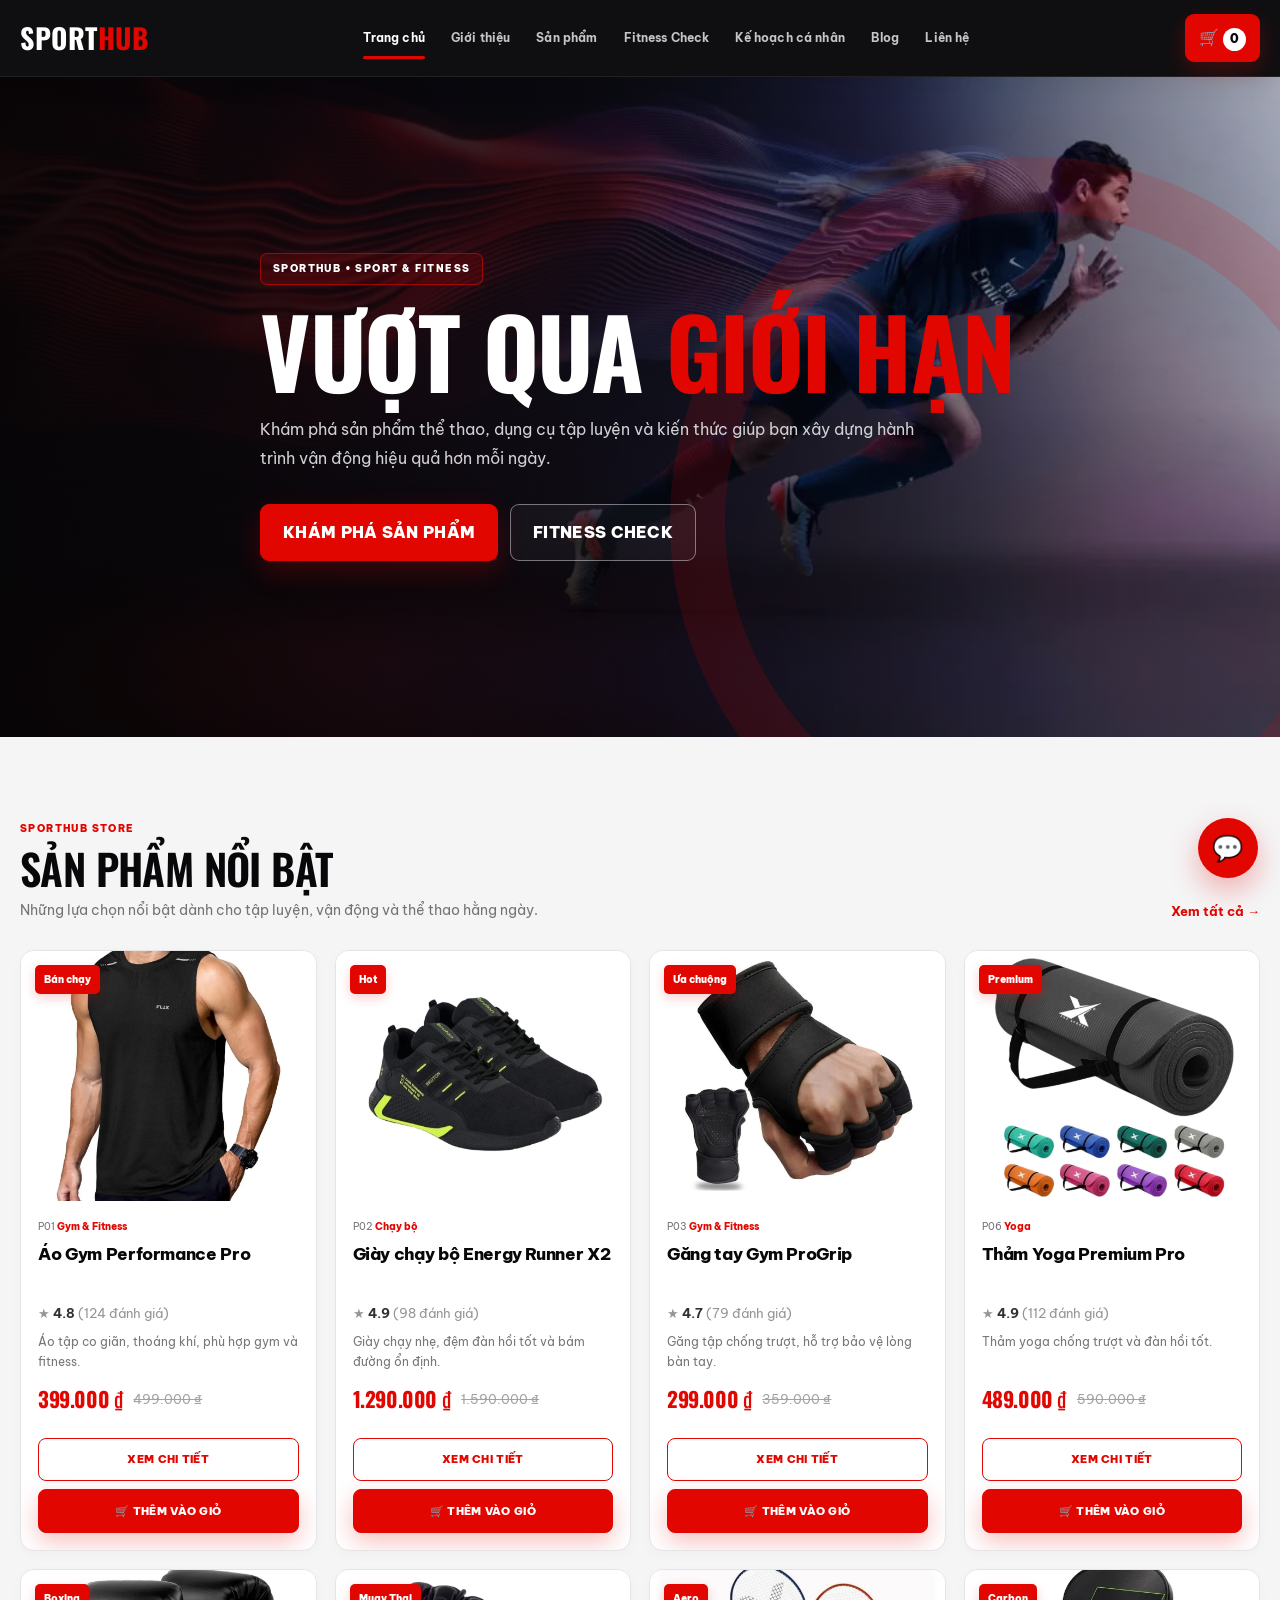
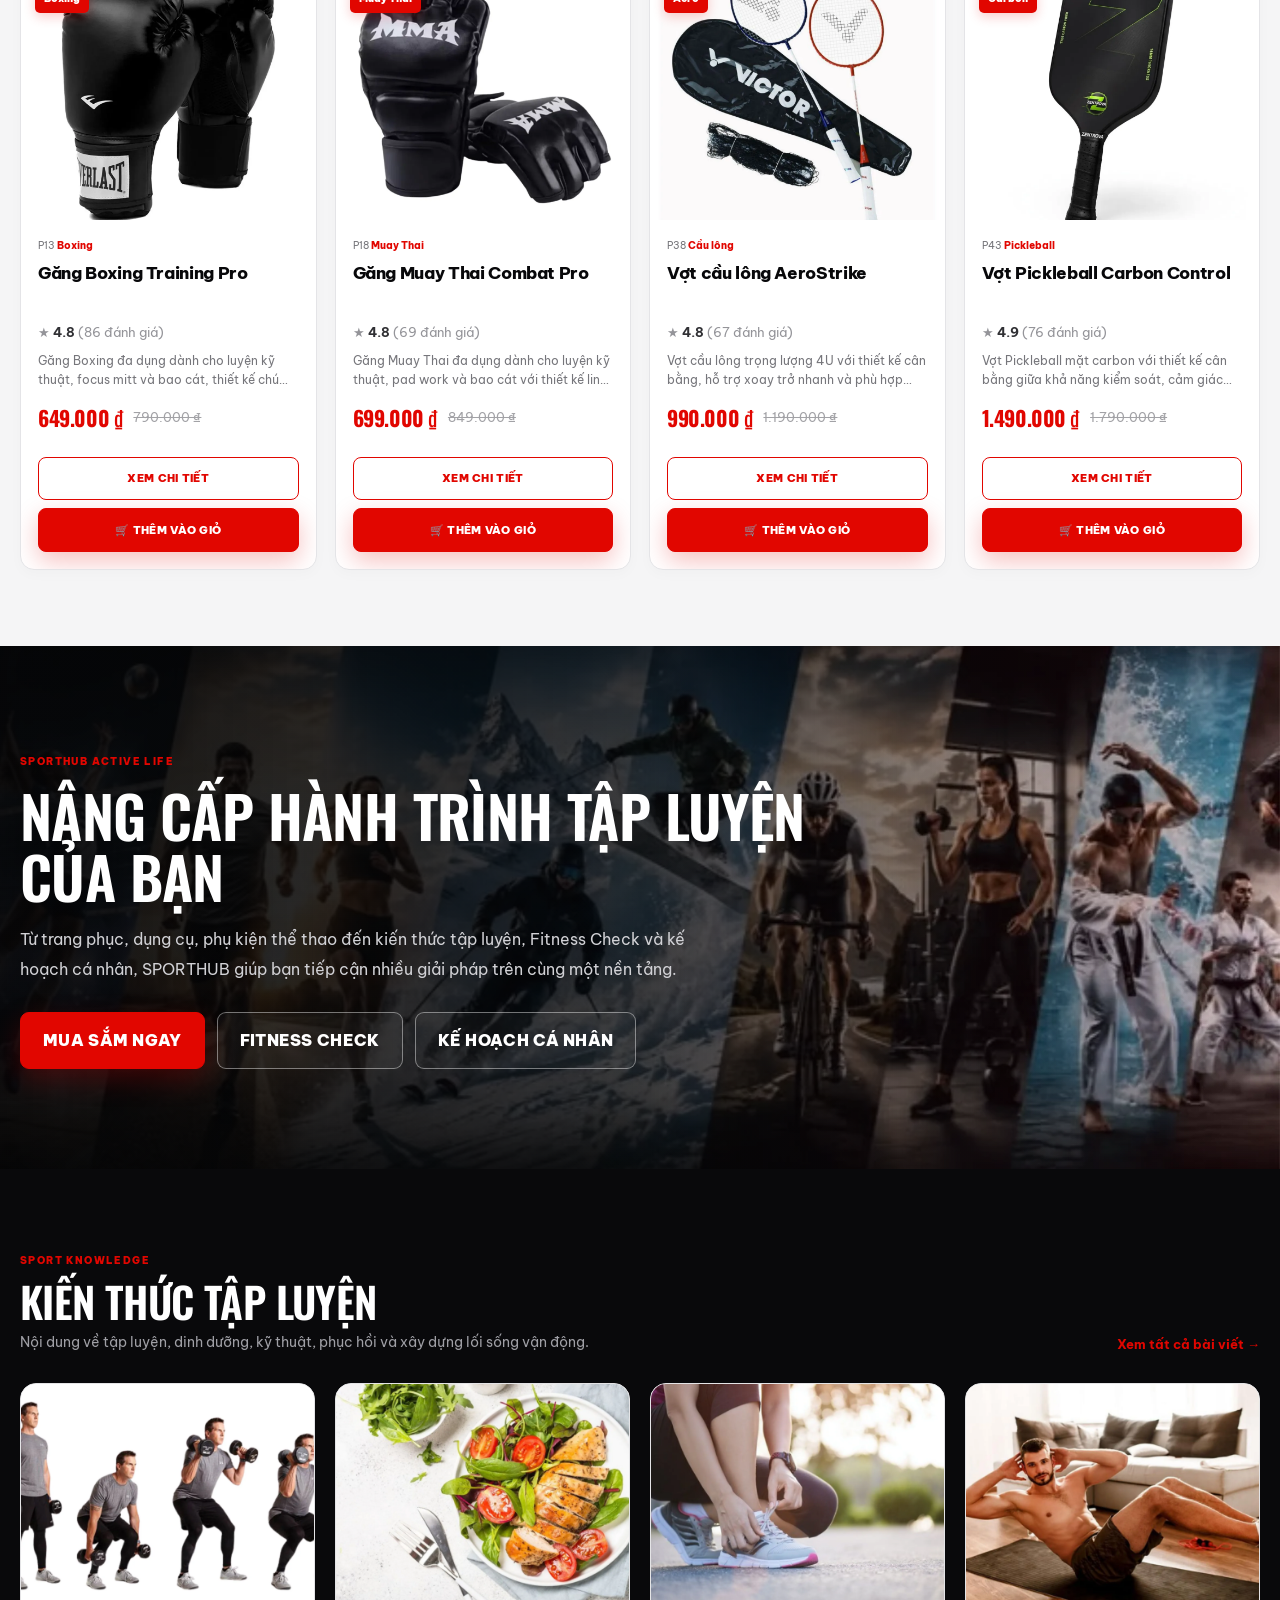
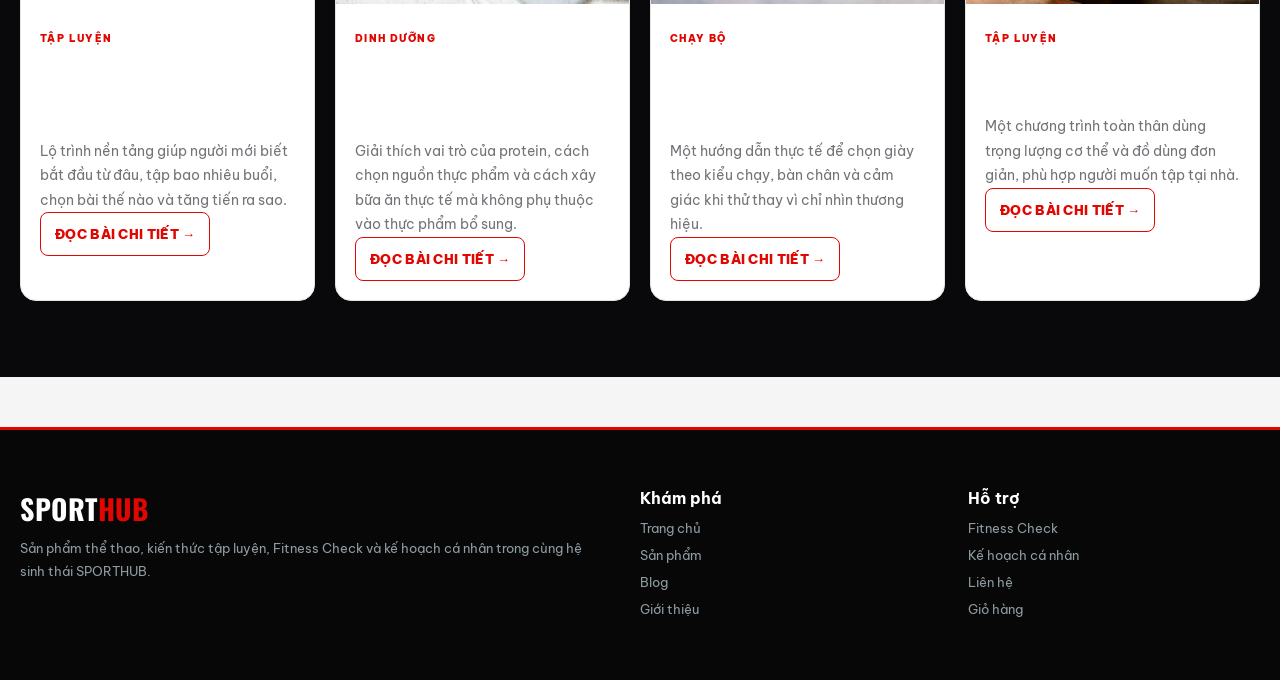
==== commit c8c2997f: "cap nhat" ====
--- a/index.html
+++ b/index.html
@@ -27,13 +27,13 @@
     ====================================================== -->
 
     <title>
-        SPORTHUB | Cửa hàng thể thao & Fitness
+        SPORTHUB | Đồ Thể Thao, Gym, Fitness & Dụng Cụ Tập Luyện
     </title>
 
 
     <meta
         name="description"
-        content="SPORTHUB cung cấp sản phẩm thể thao, dụng cụ tập luyện, kiến thức Fitness và công cụ Fitness Check dành cho nhiều môn thể thao."
+        content="SPORTHUB cung cấp sản phẩm thể thao, dụng cụ tập luyện, kiến thức Fitness, Fitness Check và kế hoạch cá nhân dành cho hành trình vận động."
     >
 
 
@@ -41,6 +41,130 @@
         name="robots"
         content="index, follow"
     >
+
+
+    <!-- =====================================================
+         CANONICAL
+    ====================================================== -->
+
+    <link
+        rel="canonical"
+        href="https://tranthiquynhnhu0901-hue.github.io/shopthethao/"
+    >
+
+
+    <!-- =====================================================
+         OPEN GRAPH
+    ====================================================== -->
+
+    <meta
+        property="og:type"
+        content="website"
+    >
+
+    <meta
+        property="og:locale"
+        content="vi_VN"
+    >
+
+    <meta
+        property="og:site_name"
+        content="SPORTHUB"
+    >
+
+    <meta
+        property="og:title"
+        content="SPORTHUB | Đồ Thể Thao, Gym, Fitness & Dụng Cụ Tập Luyện"
+    >
+
+    <meta
+        property="og:description"
+        content="SPORTHUB cung cấp sản phẩm thể thao, dụng cụ tập luyện, kiến thức Fitness, Fitness Check và kế hoạch cá nhân dành cho hành trình vận động."
+    >
+
+    <meta
+        property="og:url"
+        content="https://tranthiquynhnhu0901-hue.github.io/shopthethao/"
+    >
+
+    <meta
+        property="og:image"
+        content="https://tranthiquynhnhu0901-hue.github.io/shopthethao/images/banners/bn01-home-hero.webp"
+    >
+
+    <meta
+        property="og:image:alt"
+        content="SPORTHUB - Đồ thể thao, Gym, Fitness và dụng cụ tập luyện"
+    >
+
+
+    <!-- =====================================================
+         SOCIAL CARD
+    ====================================================== -->
+
+    <meta
+        name="twitter:card"
+        content="summary_large_image"
+    >
+
+    <meta
+        name="twitter:title"
+        content="SPORTHUB | Đồ Thể Thao, Gym, Fitness & Dụng Cụ Tập Luyện"
+    >
+
+    <meta
+        name="twitter:description"
+        content="SPORTHUB cung cấp sản phẩm thể thao, dụng cụ tập luyện, kiến thức Fitness, Fitness Check và kế hoạch cá nhân dành cho hành trình vận động."
+    >
+
+    <meta
+        name="twitter:image"
+        content="https://tranthiquynhnhu0901-hue.github.io/shopthethao/images/banners/bn01-home-hero.webp"
+    >
+
+
+    <!-- =====================================================
+         SCHEMA.ORG
+    ====================================================== -->
+
+    <script type="application/ld+json">
+    {
+        "@context": "https://schema.org",
+        "@graph": [
+            {
+                "@type": "Organization",
+                "@id": "https://tranthiquynhnhu0901-hue.github.io/shopthethao/#organization",
+                "name": "SPORTHUB",
+                "url": "https://tranthiquynhnhu0901-hue.github.io/shopthethao/"
+            },
+            {
+                "@type": "WebSite",
+                "@id": "https://tranthiquynhnhu0901-hue.github.io/shopthethao/#website",
+                "url": "https://tranthiquynhnhu0901-hue.github.io/shopthethao/",
+                "name": "SPORTHUB",
+                "description": "SPORTHUB cung cấp sản phẩm thể thao, dụng cụ tập luyện, kiến thức Fitness, Fitness Check và kế hoạch cá nhân dành cho hành trình vận động.",
+                "publisher": {
+                    "@id": "https://tranthiquynhnhu0901-hue.github.io/shopthethao/#organization"
+                },
+                "inLanguage": "vi-VN"
+            },
+            {
+                "@type": "WebPage",
+                "@id": "https://tranthiquynhnhu0901-hue.github.io/shopthethao/#webpage",
+                "url": "https://tranthiquynhnhu0901-hue.github.io/shopthethao/",
+                "name": "SPORTHUB | Đồ Thể Thao, Gym, Fitness & Dụng Cụ Tập Luyện",
+                "description": "SPORTHUB cung cấp sản phẩm thể thao, dụng cụ tập luyện, kiến thức Fitness, Fitness Check và kế hoạch cá nhân dành cho hành trình vận động.",
+                "isPartOf": {
+                    "@id": "https://tranthiquynhnhu0901-hue.github.io/shopthethao/#website"
+                },
+                "about": {
+                    "@id": "https://tranthiquynhnhu0901-hue.github.io/shopthethao/#organization"
+                },
+                "inLanguage": "vi-VN"
+            }
+        ]
+    }
+    </script>
 
 
     <!-- =====================================================
@@ -166,7 +290,6 @@
         }
 
 
-
         /* =================================================
            PROMO
         ================================================= */
@@ -227,7 +350,6 @@
         }
 
 
-
         /* =================================================
            HOME BLOG
         ================================================= */
@@ -261,7 +383,6 @@
         }
 
 
-
         /* =================================================
            MOBILE
         ================================================= */
@@ -293,9 +414,6 @@
     </style>
 
 </head>
-
-
-
 <body>
 
 
@@ -312,7 +430,7 @@
 
         <a
             class="logo"
-            href="index.html"
+            href="./"
             aria-label="SPORTHUB - Trang chủ"
         >
 
@@ -321,7 +439,6 @@
         </a>
 
 
-
         <!-- NAV -->
 
         <nav>
@@ -329,7 +446,7 @@
 
             <a
                 class="active"
-                href="index.html"
+                href="./"
             >
                 Trang chủ
             </a>
@@ -345,8 +462,13 @@
             </a>
 
 
-            <a href="health-check.html">
+            <a href="/shop-the-thao-v2/health-check.html">
                 Fitness Check
+            </a>
+
+
+            <a href="/shop-the-thao-v2/">
+                Kế hoạch cá nhân
             </a>
 
 
@@ -361,7 +483,6 @@
 
 
         </nav>
-
 
 
         <!-- CART -->
@@ -386,7 +507,6 @@
 </header>
 
 
-
 <!-- =====================================================
      HERO
      bn01-home-hero.webp
@@ -418,8 +538,11 @@
         <p>
 
             Khám phá sản phẩm thể thao,
+
             dụng cụ tập luyện và kiến thức
+
             giúp bạn xây dựng hành trình vận động
+
             hiệu quả hơn mỗi ngày.
 
         </p>
@@ -440,7 +563,7 @@
 
             <a
                 class="btn-secondary"
-                href="health-check.html"
+                href="/shop-the-thao-v2/health-check.html"
             >
 
                 FITNESS CHECK
@@ -454,7 +577,6 @@
     </div>
 
 </section>
-
 
 
 <!-- =====================================================
@@ -489,7 +611,9 @@
                 <p>
 
                     Những lựa chọn nổi bật dành cho
+
                     tập luyện, vận động và thể thao
+
                     hằng ngày.
 
                 </p>
@@ -510,9 +634,13 @@
         </div>
 
 
-
         <!--
-            home.js tự render sản phẩm
+            home.js tự render sản phẩm.
+
+            URL sản phẩm được chuẩn hóa:
+            product.html?id=P01
+            ...
+            product.html?id=P52
         -->
 
         <div
@@ -527,7 +655,6 @@
 </section>
 
 
-
 <!-- =====================================================
      PROMOTION
      bn07-promotion.webp
@@ -556,9 +683,13 @@
         <p>
 
             Từ trang phục, dụng cụ,
+
             phụ kiện thể thao đến kiến thức
-            tập luyện và Fitness Check,
+
+            tập luyện, Fitness Check và kế hoạch cá nhân,
+
             SPORTHUB giúp bạn tiếp cận
+
             nhiều giải pháp trên cùng một nền tảng.
 
         </p>
@@ -585,7 +716,7 @@
 
             <a
                 class="btn-secondary"
-                href="health-check.html"
+                href="/shop-the-thao-v2/health-check.html"
             >
 
                 FITNESS CHECK
@@ -593,13 +724,22 @@
             </a>
 
 
+            <a
+                class="btn-secondary"
+                href="/shop-the-thao-v2/"
+            >
+
+                KẾ HOẠCH CÁ NHÂN
+
+            </a>
+
+
         </div>
 
 
     </div>
 
 </section>
-
 
 
 <!-- =====================================================
@@ -634,8 +774,11 @@
                 <p>
 
                     Nội dung về tập luyện,
+
                     dinh dưỡng, kỹ thuật,
+
                     phục hồi và xây dựng
+
                     lối sống vận động.
 
                 </p>
@@ -654,7 +797,6 @@
 
 
         </div>
-
 
 
         <!--
@@ -671,9 +813,6 @@
     </div>
 
 </section>
-
-
-
 <!-- =====================================================
      FOOTER
 ===================================================== -->
@@ -698,15 +837,17 @@
             <p>
 
                 Sản phẩm thể thao,
-                kiến thức tập luyện
-                và Fitness Check
-                trên cùng một nền tảng.
+
+                kiến thức tập luyện,
+
+                Fitness Check và kế hoạch cá nhân
+
+                trong cùng hệ sinh thái SPORTHUB.
 
             </p>
 
 
         </div>
-
 
 
         <!-- EXPLORE -->
@@ -719,7 +860,7 @@
             </b>
 
 
-            <a href="index.html">
+            <a href="./">
                 Trang chủ
             </a>
 
@@ -740,7 +881,6 @@
 
 
         </div>
-
 
 
         <!-- SUPPORT -->
@@ -753,8 +893,13 @@
             </b>
 
 
-            <a href="health-check.html">
+            <a href="/shop-the-thao-v2/health-check.html">
                 Fitness Check
+            </a>
+
+
+            <a href="/shop-the-thao-v2/">
+                Kế hoạch cá nhân
             </a>
 
 
@@ -776,9 +921,8 @@
 </footer>
 
 
-
 <!-- =====================================================
-     CHAT BUTTON
+     SPORTHUB AI COACH - CHAT BUTTON
 ===================================================== -->
 
 <button
@@ -793,8 +937,8 @@
 </button>
 
 
-
 <!-- =====================================================
+     SPORTHUB AI COACH & CUSTOMER ASSISTANT
      CHATBOX
 ===================================================== -->
 
@@ -807,9 +951,22 @@
     <div class="chat-head">
 
 
-        <b>
-            SPORTHUB Assistant
-        </b>
+        <div>
+
+            <b>
+                SPORTHUB Assistant
+            </b>
+
+            <div
+                style="
+                    font-size:11px;
+                    opacity:.8;
+                "
+            >
+                AI Coach & Customer Assistant
+            </div>
+
+        </div>
 
 
         <button
@@ -826,7 +983,6 @@
     </div>
 
 
-
     <div
         id="chatMessages"
         class="chat-messages"
@@ -835,15 +991,33 @@
 
         <div class="msg bot">
 
-            Xin chào!
-            Bạn có thể hỏi mình về sản phẩm,
-            tập luyện hoặc Fitness Check.
+            Xin chào 👋
+
+            <br><br>
+
+            Mình là
+            <b>SPORTHUB Assistant</b>.
+
+            <br><br>
+
+            Bạn cứ nói chuyện tự nhiên nhé.
+
+            <br><br>
+
+            Mình có thể hỗ trợ về sản phẩm,
+
+            tập luyện, dinh dưỡng,
+
+            Fitness Check, kế hoạch cá nhân, phục hồi,
+
+            sử dụng website hoặc
+
+            trò chuyện ngoài lề.
 
         </div>
 
 
     </div>
-
 
 
     <div class="chat-input">
@@ -852,7 +1026,7 @@
         <input
             id="chatInput"
             type="text"
-            placeholder="Nhập câu hỏi..."
+            placeholder="Nhắn gì đó..."
             autocomplete="off"
             onkeydown="chatKey(event)"
         >
@@ -875,7 +1049,6 @@
 </div>
 
 
-
 <!-- =====================================================
      JAVASCRIPT
 ===================================================== -->
@@ -884,13 +1057,26 @@
 
 <script src="js/data.js?v=6.3"></script>
 
-<script src="js/catalog-data.js?v=6.3"></script>
+<script src="js/catalog-data.js?v=6.5"></script>
 
 <script src="js/main.js?v=6.3"></script>
 
-<script src="js/home.js?v=6.3"></script>
-
-<script src="js/chatbot.js?v=6.3"></script>
+<script src="js/home.js?v=6.5"></script>
+
+
+<!--
+    CHATBOT đặt CUỐI CÙNG để có thể truy cập:
+    - dữ liệu 52 sản phẩm
+    - utility trong main.js
+    - dữ liệu trang chủ từ home.js
+    - Fitness / Product / Memory / NLP
+
+    v=6.5:
+    - hỗ trợ nhận diện URL sản phẩm P01 -> P52
+    - link sản phẩm chatbot tạo ra dùng mã PXX
+-->
+
+<script src="js/chatbot.js?v=6.5"></script>
 
 
 </body>
--- a/css/style.css
+++ b/css/style.css
@@ -7965,4 +7965,1186 @@
 
     }
 
+}
+/* =========================================================
+   SPORTHUB - PERSONAL WORKOUT PLAN
+   Version 1.0
+
+   Dùng cho:
+   ke-hoach-tap-luyen.html
+   workout-plan.js
+
+   Không ghi đè layout cũ.
+========================================================= */
+
+
+/* =========================================================
+   1. PAGE
+========================================================= */
+
+.workout-plan-page {
+    min-height: 100vh;
+    background: #f4f4f5;
+}
+
+
+/* =========================================================
+   2. HERO
+========================================================= */
+
+.workout-plan-hero {
+    min-height: 430px;
+
+    display: flex;
+    align-items: center;
+
+    position: relative;
+    overflow: hidden;
+
+    color: #ffffff;
+
+    background:
+        linear-gradient(
+            90deg,
+            rgba(5, 5, 6, 0.96) 0%,
+            rgba(5, 5, 6, 0.78) 55%,
+            rgba(5, 5, 6, 0.32) 100%
+        ),
+        linear-gradient(
+            135deg,
+            #09090b,
+            #202024
+        );
+}
+
+
+.workout-plan-hero-content {
+    position: relative;
+    z-index: 2;
+
+    max-width: 800px;
+
+    padding: 70px 0;
+}
+
+
+.workout-plan-hero .eyebrow {
+    color: #ff413a;
+}
+
+
+.workout-plan-hero h1 {
+    margin: 12px 0 18px;
+
+    color: #ffffff;
+
+    font-family:
+        "Oswald",
+        "Be Vietnam Pro",
+        sans-serif;
+
+    font-size:
+        clamp(46px, 7vw, 82px);
+
+    line-height: 1;
+
+    font-weight: 700;
+
+    text-transform: uppercase;
+
+    letter-spacing: -2px;
+}
+
+
+.workout-plan-hero h1 span {
+    color: #e10600;
+}
+
+
+.workout-plan-hero p {
+    max-width: 700px;
+
+    color: #c8c8cd;
+
+    font-size: 16px;
+
+    line-height: 1.8;
+}
+
+
+/* =========================================================
+   3. PERSONAL PLAN TABS
+========================================================= */
+
+.personal-plan-tabs-wrap {
+    position: sticky;
+
+    top: 74px;
+
+    z-index: 900;
+
+    background: rgba(255, 255, 255, 0.96);
+
+    border-bottom:
+        1px solid #e2e2e4;
+
+    backdrop-filter:
+        blur(12px);
+}
+
+
+.personal-plan-tabs {
+    display: flex;
+
+    align-items: center;
+
+    gap: 8px;
+
+    min-height: 66px;
+
+    overflow-x: auto;
+
+    scrollbar-width: none;
+}
+
+
+.personal-plan-tabs::-webkit-scrollbar {
+    display: none;
+}
+
+
+.personal-plan-tab {
+    flex: 0 0 auto;
+
+    display: inline-flex;
+
+    align-items: center;
+
+    justify-content: center;
+
+    min-height: 40px;
+
+    padding: 10px 16px;
+
+    border:
+        1px solid #dadadd;
+
+    border-radius: 999px;
+
+    background: #ffffff;
+
+    color: #343438;
+
+    font-size: 13px;
+
+    font-weight: 800;
+
+    white-space: nowrap;
+
+    transition:
+        background 0.2s ease,
+        color 0.2s ease,
+        border-color 0.2s ease,
+        transform 0.2s ease;
+}
+
+
+.personal-plan-tab:hover {
+    border-color: #09090b;
+
+    transform:
+        translateY(-1px);
+}
+
+
+.personal-plan-tab.active {
+    border-color: #09090b;
+
+    background: #09090b;
+
+    color: #ffffff;
+}
+
+
+.personal-plan-tab.active::before {
+    content: "";
+
+    width: 7px;
+    height: 7px;
+
+    margin-right: 8px;
+
+    border-radius: 50%;
+
+    background: #e10600;
+}
+
+
+/* =========================================================
+   4. MAIN
+========================================================= */
+
+.workout-plan-main {
+    padding: 65px 0 85px;
+}
+
+
+/* =========================================================
+   5. EMPTY / LOADING / ERROR
+========================================================= */
+
+.workout-plan-state {
+    max-width: 760px;
+
+    margin: 30px auto;
+
+    padding: 40px;
+
+    text-align: center;
+
+    background: #ffffff;
+
+    border:
+        1px solid #dedee1;
+
+    border-radius: 18px;
+
+    box-shadow:
+        0 12px 36px
+        rgba(0, 0, 0, 0.05);
+}
+
+
+.workout-plan-state-icon {
+    display: grid;
+
+    place-items: center;
+
+    width: 62px;
+    height: 62px;
+
+    margin:
+        0 auto 18px;
+
+    border-radius: 50%;
+
+    background: #f1f1f2;
+
+    font-size: 27px;
+}
+
+
+.workout-plan-state h2 {
+    margin-bottom: 10px;
+
+    color: #111114;
+
+    font-size: 28px;
+}
+
+
+.workout-plan-state p {
+    color: #6e6e75;
+
+    line-height: 1.75;
+}
+
+
+/* =========================================================
+   6. SUMMARY
+========================================================= */
+
+.workout-plan-summary {
+    margin-bottom: 45px;
+}
+
+
+.workout-plan-summary-head {
+    display: flex;
+
+    align-items: end;
+
+    justify-content: space-between;
+
+    gap: 20px;
+
+    margin-bottom: 22px;
+}
+
+
+.workout-plan-summary-head h2 {
+    margin-top: 6px;
+
+    font-size:
+        clamp(28px, 4vw, 42px);
+
+    line-height: 1.15;
+}
+
+
+.workout-plan-summary-head p {
+    max-width: 600px;
+
+    color: #717178;
+
+    line-height: 1.7;
+}
+
+
+.workout-plan-summary-grid {
+    display: grid;
+
+    grid-template-columns:
+        repeat(4, minmax(0, 1fr));
+
+    gap: 14px;
+}
+
+
+.workout-summary-card {
+    min-width: 0;
+
+    padding: 22px;
+
+    border:
+        1px solid #dddddf;
+
+    border-radius: 15px;
+
+    background: #ffffff;
+
+    box-shadow:
+        0 8px 24px
+        rgba(0, 0, 0, 0.035);
+}
+
+
+.workout-summary-card span {
+    display: block;
+
+    margin-bottom: 8px;
+
+    color: #7a7a81;
+
+    font-size: 11px;
+
+    font-weight: 800;
+
+    text-transform: uppercase;
+
+    letter-spacing: 0.7px;
+}
+
+
+.workout-summary-card strong {
+    display: block;
+
+    color: #111114;
+
+    font-size: 20px;
+
+    line-height: 1.35;
+}
+
+
+.workout-summary-card.highlight {
+    border-color: #e10600;
+
+    background: #09090b;
+}
+
+
+.workout-summary-card.highlight span {
+    color: #a9a9af;
+}
+
+
+.workout-summary-card.highlight strong {
+    color: #ff413a;
+}
+
+
+/* =========================================================
+   7. SAFETY / RECOVERY NOTICE
+========================================================= */
+
+.workout-plan-notice {
+    margin-bottom: 34px;
+
+    padding: 20px 22px;
+
+    border:
+        1px solid #dedee1;
+
+    border-left:
+        4px solid #09090b;
+
+    border-radius: 12px;
+
+    background: #ffffff;
+}
+
+
+.workout-plan-notice h3 {
+    margin-bottom: 7px;
+
+    font-size: 17px;
+}
+
+
+.workout-plan-notice p {
+    color: #66666d;
+
+    font-size: 14px;
+
+    line-height: 1.7;
+}
+
+
+.workout-plan-notice.caution {
+    border-left-color: #f59e0b;
+
+    background: #fffaf0;
+}
+
+
+.workout-plan-notice.stop {
+    border-left-color: #e10600;
+
+    background: #fff4f3;
+}
+
+
+/* =========================================================
+   8. WEEK HEADING
+========================================================= */
+
+.workout-week-head {
+    display: flex;
+
+    align-items: end;
+
+    justify-content: space-between;
+
+    gap: 20px;
+
+    margin-bottom: 22px;
+}
+
+
+.workout-week-head h2 {
+    margin-top: 7px;
+
+    font-size:
+        clamp(30px, 4vw, 42px);
+}
+
+
+.workout-week-head p {
+    max-width: 620px;
+
+    color: #74747b;
+
+    line-height: 1.7;
+}
+
+
+/* =========================================================
+   9. 7 DAY GRID
+========================================================= */
+
+.workout-plan-grid {
+    display: grid;
+
+    grid-template-columns:
+        repeat(2, minmax(0, 1fr));
+
+    gap: 18px;
+}
+
+
+/* =========================================================
+   10. DAY CARD
+========================================================= */
+
+.workout-plan-day {
+    min-width: 0;
+
+    overflow: hidden;
+
+    border:
+        1px solid #dedee1;
+
+    border-radius: 18px;
+
+    background: #ffffff;
+
+    box-shadow:
+        0 10px 30px
+        rgba(0, 0, 0, 0.04);
+
+    transition:
+        transform 0.22s ease,
+        box-shadow 0.22s ease,
+        border-color 0.22s ease;
+}
+
+
+.workout-plan-day:hover {
+    transform:
+        translateY(-3px);
+
+    border-color: #c7c7cb;
+
+    box-shadow:
+        0 18px 42px
+        rgba(0, 0, 0, 0.07);
+}
+
+
+.workout-plan-day.is-today {
+    border:
+        2px solid #e10600;
+}
+
+
+.workout-plan-day.is-recovery {
+    background: #f8f8f9;
+}
+
+
+/* =========================================================
+   11. DAY HEADER
+========================================================= */
+
+.workout-plan-day-head {
+    display: flex;
+
+    align-items: flex-start;
+
+    justify-content: space-between;
+
+    gap: 18px;
+
+    padding: 22px;
+
+    border-bottom:
+        1px solid #eeeeef;
+}
+
+
+.workout-plan-day-label {
+    display: inline-block;
+
+    margin-bottom: 6px;
+
+    color: #e10600;
+
+    font-size: 11px;
+
+    font-weight: 900;
+
+    text-transform: uppercase;
+
+    letter-spacing: 0.8px;
+}
+
+
+.workout-plan-day-head h3 {
+    margin: 0;
+
+    color: #101013;
+
+    font-size: 23px;
+
+    line-height: 1.25;
+}
+
+
+.workout-plan-day-type {
+    flex: 0 0 auto;
+
+    padding: 7px 10px;
+
+    border-radius: 999px;
+
+    background: #f0f0f1;
+
+    color: #55555b;
+
+    font-size: 11px;
+
+    font-weight: 800;
+}
+
+
+.workout-plan-day.is-today
+.workout-plan-day-type {
+    background: #fff0ef;
+
+    color: #bd0803;
+}
+
+
+/* =========================================================
+   12. DAY INFO
+========================================================= */
+
+.workout-plan-day-info {
+    display: grid;
+
+    grid-template-columns:
+        repeat(2, minmax(0, 1fr));
+
+    gap: 10px;
+
+    padding:
+        18px 22px 0;
+}
+
+
+.workout-plan-day-info div {
+    padding: 11px 12px;
+
+    border-radius: 10px;
+
+    background: #f6f6f7;
+}
+
+
+.workout-plan-day-info span {
+    display: block;
+
+    margin-bottom: 3px;
+
+    color: #85858c;
+
+    font-size: 10px;
+
+    font-weight: 800;
+
+    text-transform: uppercase;
+}
+
+
+.workout-plan-day-info strong {
+    color: #222226;
+
+    font-size: 13px;
+}
+
+
+/* =========================================================
+   13. EXERCISE LIST
+========================================================= */
+
+.workout-plan-exercises {
+    padding: 18px 22px 22px;
+}
+
+
+.workout-plan-exercises-title {
+    margin-bottom: 12px;
+
+    color: #6c6c72;
+
+    font-size: 11px;
+
+    font-weight: 900;
+
+    text-transform: uppercase;
+
+    letter-spacing: 0.7px;
+}
+
+
+.workout-plan-exercise {
+    display: grid;
+
+    grid-template-columns:
+        48px minmax(0, 1fr) auto;
+
+    align-items: center;
+
+    gap: 12px;
+
+    padding: 13px 0;
+
+    border-bottom:
+        1px solid #eeeeef;
+}
+
+
+.workout-plan-exercise:last-child {
+    border-bottom: 0;
+}
+
+
+.workout-plan-exercise-number {
+    display: grid;
+
+    place-items: center;
+
+    width: 42px;
+    height: 42px;
+
+    border-radius: 10px;
+
+    background: #09090b;
+
+    color: #ffffff;
+
+    font-size: 12px;
+
+    font-weight: 900;
+}
+
+
+.workout-plan-exercise-info {
+    min-width: 0;
+}
+
+
+.workout-plan-exercise-info strong {
+    display: block;
+
+    overflow-wrap: anywhere;
+
+    color: #141417;
+
+    font-size: 14px;
+
+    line-height: 1.4;
+}
+
+
+.workout-plan-exercise-info span {
+    display: block;
+
+    margin-top: 3px;
+
+    color: #797980;
+
+    font-size: 12px;
+
+    line-height: 1.5;
+}
+
+
+.workout-plan-exercise-video {
+    display: inline-flex;
+
+    align-items: center;
+
+    justify-content: center;
+
+    min-width: 62px;
+
+    padding: 7px 9px;
+
+    border-radius: 8px;
+
+    background: #fff0ef;
+
+    color: #c10b06;
+
+    font-size: 10px;
+
+    font-weight: 900;
+
+    text-transform: uppercase;
+}
+
+
+/* =========================================================
+   14. START BUTTON
+========================================================= */
+
+.workout-plan-actions {
+    padding:
+        0 22px 22px;
+}
+
+
+.workout-start-btn {
+    width: 100%;
+
+    min-height: 52px;
+
+    display: inline-flex;
+
+    align-items: center;
+
+    justify-content: center;
+
+    gap: 9px;
+
+    padding: 13px 18px;
+
+    border: 0;
+
+    border-radius: 10px;
+
+    background: #e10600;
+
+    color: #ffffff;
+
+    font-weight: 900;
+
+    letter-spacing: 0.2px;
+
+    transition:
+        transform 0.18s ease,
+        background 0.18s ease,
+        box-shadow 0.18s ease;
+}
+
+
+.workout-start-btn:hover {
+    transform:
+        translateY(-2px);
+
+    background: #09090b;
+
+    box-shadow:
+        0 10px 25px
+        rgba(0, 0, 0, 0.15);
+}
+
+
+.workout-start-btn:active {
+    transform:
+        translateY(0);
+}
+
+
+.workout-start-btn:disabled {
+    cursor: not-allowed;
+
+    opacity: 0.45;
+
+    transform: none;
+
+    box-shadow: none;
+}
+
+
+/* =========================================================
+   15. RECOVERY DAY
+========================================================= */
+
+.workout-recovery-content {
+    padding: 20px 22px 24px;
+}
+
+
+.workout-recovery-content p {
+    color: #6e6e75;
+
+    line-height: 1.7;
+}
+
+
+.workout-recovery-content ul {
+    margin:
+        14px 0 0 20px;
+}
+
+
+.workout-recovery-content li {
+    margin-bottom: 8px;
+
+    color: #67676e;
+
+    line-height: 1.6;
+}
+
+
+/* =========================================================
+   16. STRATEGY SECTION
+========================================================= */
+
+.workout-strategy {
+    margin-top: 55px;
+
+    padding: 30px;
+
+    border-radius: 18px;
+
+    background: #09090b;
+
+    color: #ffffff;
+}
+
+
+.workout-strategy h2 {
+    margin:
+        7px 0 18px;
+
+    font-size:
+        clamp(28px, 4vw, 40px);
+}
+
+
+.workout-strategy p {
+    color: #b8b8bf;
+
+    line-height: 1.8;
+}
+
+
+.workout-strategy .eyebrow {
+    color: #ff413a;
+}
+
+
+.workout-strategy-grid {
+    display: grid;
+
+    grid-template-columns:
+        repeat(2, minmax(0, 1fr));
+
+    gap: 12px;
+
+    margin-top: 22px;
+}
+
+
+.workout-strategy-card {
+    padding: 18px;
+
+    border:
+        1px solid #303036;
+
+    border-radius: 12px;
+
+    background: #151519;
+}
+
+
+.workout-strategy-card strong {
+    display: block;
+
+    margin-bottom: 7px;
+
+    color: #ffffff;
+}
+
+
+.workout-strategy-card p {
+    color: #aaaab1;
+
+    font-size: 13px;
+
+    line-height: 1.7;
+}
+
+
+/* =========================================================
+   17. NO DATA CTA
+========================================================= */
+
+.workout-plan-cta {
+    display: inline-flex;
+
+    align-items: center;
+
+    justify-content: center;
+
+    margin-top: 20px;
+
+    padding: 13px 20px;
+
+    border-radius: 9px;
+
+    background: #e10600;
+
+    color: #ffffff;
+
+    font-weight: 900;
+}
+
+
+.workout-plan-cta:hover {
+    background: #09090b;
+}
+
+
+/* =========================================================
+   18. ACCESSIBILITY
+========================================================= */
+
+.personal-plan-tab:focus-visible,
+.workout-start-btn:focus-visible,
+.workout-plan-cta:focus-visible {
+    outline:
+        3px solid
+        rgba(225, 6, 0, 0.28);
+
+    outline-offset:
+        3px;
+}
+
+
+/* =========================================================
+   19. TABLET
+========================================================= */
+
+@media (max-width: 1050px) {
+
+    .workout-plan-summary-grid {
+        grid-template-columns:
+            repeat(2, minmax(0, 1fr));
+    }
+
+}
+
+
+/* =========================================================
+   20. MOBILE
+========================================================= */
+
+@media (max-width: 800px) {
+
+    .workout-plan-hero {
+        min-height: 360px;
+    }
+
+
+    .workout-plan-hero-content {
+        padding:
+            55px 0;
+    }
+
+
+    .personal-plan-tabs-wrap {
+        top: 74px;
+    }
+
+
+    .workout-plan-main {
+        padding:
+            45px 0 65px;
+    }
+
+
+    .workout-plan-summary-head,
+    .workout-week-head {
+        align-items:
+            flex-start;
+
+        flex-direction:
+            column;
+    }
+
+
+    .workout-plan-grid {
+        grid-template-columns:
+            1fr;
+    }
+
+
+    .workout-strategy-grid {
+        grid-template-columns:
+            1fr;
+    }
+
+}
+
+
+/* =========================================================
+   21. MOBILE NHỎ
+========================================================= */
+
+@media (max-width: 560px) {
+
+    .workout-plan-hero h1 {
+        font-size:
+            45px;
+
+        letter-spacing:
+            -1px;
+    }
+
+
+    .personal-plan-tabs {
+        min-height:
+            60px;
+    }
+
+
+    .personal-plan-tab {
+        padding:
+            9px 13px;
+
+        font-size:
+            12px;
+    }
+
+
+    .workout-plan-summary-grid {
+        grid-template-columns:
+            1fr;
+    }
+
+
+    .workout-summary-card {
+        padding:
+            18px;
+    }
+
+
+    .workout-plan-day-head {
+        padding:
+            18px;
+    }
+
+
+    .workout-plan-day-info {
+        grid-template-columns:
+            1fr;
+
+        padding:
+            16px 18px 0;
+    }
+
+
+    .workout-plan-exercises {
+        padding:
+            15px 18px 18px;
+    }
+
+
+    .workout-plan-actions {
+        padding:
+            0 18px 18px;
+    }
+
+
+    .workout-plan-exercise {
+        grid-template-columns:
+            42px minmax(0, 1fr);
+    }
+
+
+    .workout-plan-exercise-video {
+        grid-column:
+            2;
+
+        justify-self:
+            start;
+    }
+
+
+    .workout-strategy {
+        padding:
+            22px;
+    }
+
+
+    .workout-plan-state {
+        padding:
+            28px 20px;
+    }
+
 }
